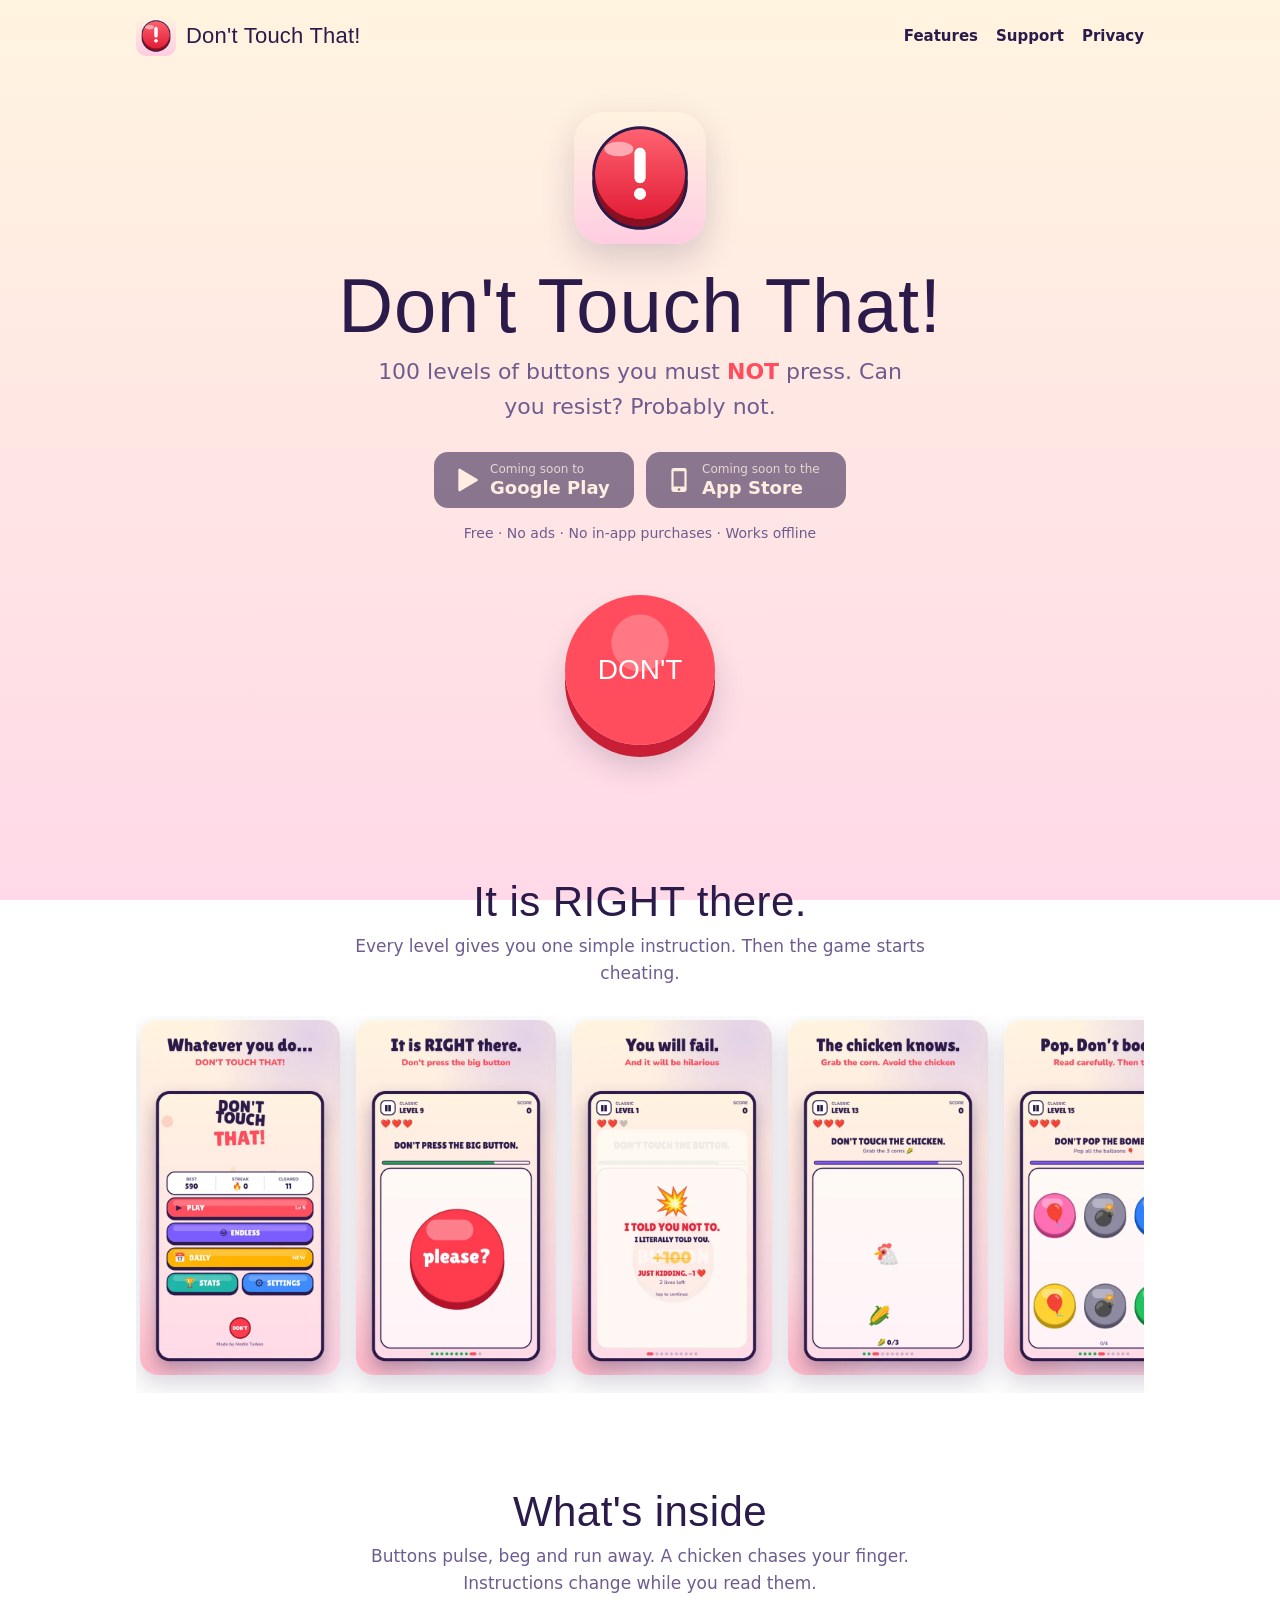
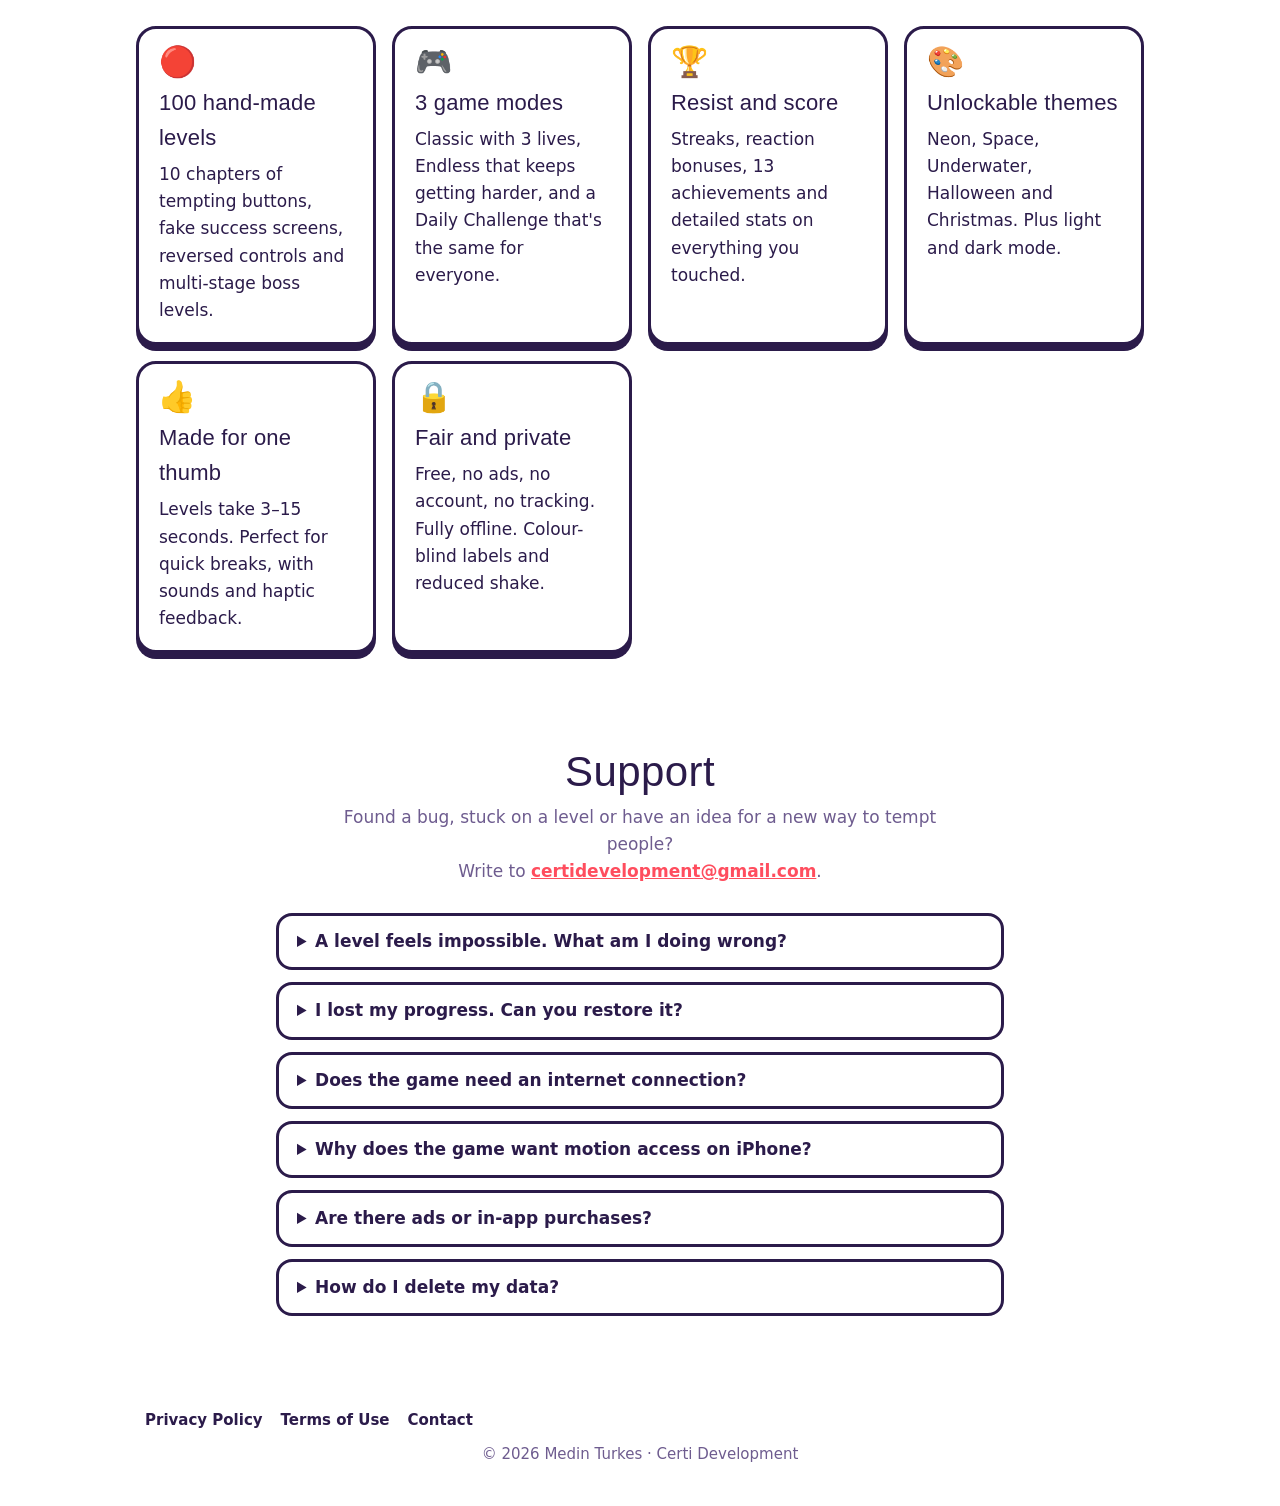
==== index.html @ ce8a4996 "Add landing page, support, privacy policy and terms for Don't Touch That! Co-Authored-By: Claude Opu" ====
<!doctype html>
<html lang="en">
<head>
<meta charset="utf-8">
<meta name="viewport" content="width=device-width, initial-scale=1">
<title>Don't Touch That! – the game of buttons you must NOT press</title>
<meta name="description" content="Don't Touch That! is a funny reaction and puzzle game: 100 levels of buttons you must NOT press. Free, no ads, no tracking, fully offline. For Android and iPhone.">
<meta name="theme-color" content="#FFF4E0" media="(prefers-color-scheme: light)">
<meta name="theme-color" content="#1B1033" media="(prefers-color-scheme: dark)">
<link rel="canonical" href="https://metur100.github.io/Dont.Touch.That.Landing/">
<link rel="icon" type="image/png" href="assets/favicon.png">
<link rel="apple-touch-icon" href="assets/icon-512.png">
<link rel="preload" href="assets/fonts/LilitaOne_400Regular.ttf" as="font" type="font/ttf" crossorigin>
<link rel="stylesheet" href="assets/style.css">
<meta property="og:type" content="website">
<meta property="og:title" content="Don't Touch That!">
<meta property="og:description" content="100 levels of buttons you must NOT press. Can you resist? Probably not.">
<meta property="og:url" content="https://metur100.github.io/Dont.Touch.That.Landing/">
<meta property="og:image" content="https://metur100.github.io/Dont.Touch.That.Landing/assets/og-image.png">
<meta name="twitter:card" content="summary_large_image">
<script type="application/ld+json">
{
  "@context": "https://schema.org",
  "@type": "MobileApplication",
  "name": "Don't Touch That!",
  "operatingSystem": "Android, iOS",
  "applicationCategory": "GameApplication",
  "description": "A funny reaction and puzzle game: 100 levels of buttons you must NOT press.",
  "image": "https://metur100.github.io/Dont.Touch.That.Landing/assets/icon-512.png",
  "offers": { "@type": "Offer", "price": "0", "priceCurrency": "EUR" },
  "author": { "@type": "Person", "name": "Medin Turkes" }
}
</script>
</head>
<body>
<header class="top">
  <div class="wrap">
    <a class="brand" href="./"><img src="assets/favicon.png" alt="" width="40" height="40">Don't Touch That!</a>
    <nav>
      <a class="opt" href="#features">Features</a>
      <a href="#support">Support</a>
      <a class="opt" href="privacy.html">Privacy</a>
    </nav>
  </div>
</header>

<main>
  <div class="wrap hero">
    <img class="icon" src="assets/icon-512.png" alt="Don't Touch That! app icon" width="132" height="132">
    <h1>Don't Touch That!</h1>
    <p class="tag">100 levels of buttons you must <strong>NOT</strong> press. Can you resist? Probably not.</p>

    <!-- Replace href="#" with the store URLs and remove aria-disabled once the app is live:
         Google Play: https://play.google.com/store/apps/details?id=com.certidevelopment.donttouchthat
         App Store:   https://apps.apple.com/app/idXXXXXXXXXX -->
    <div class="stores">
      <a class="store" href="#" aria-disabled="true">
        <svg viewBox="0 0 24 24" aria-hidden="true"><path d="M4 2.5v19a1 1 0 0 0 1.5.86l16-9.5a1 1 0 0 0 0-1.72l-16-9.5A1 1 0 0 0 4 2.5z"/></svg>
        <div><small>Coming soon to</small><span>Google Play</span></div>
      </a>
      <a class="store" href="#" aria-disabled="true">
        <svg viewBox="0 0 24 24" aria-hidden="true"><path d="M7 1h10a2 2 0 0 1 2 2v18a2 2 0 0 1-2 2H7a2 2 0 0 1-2-2V3a2 2 0 0 1 2-2zm0 3v14h10V4H7zm5 15.5a1.25 1.25 0 1 0 0 2.5 1.25 1.25 0 0 0 0-2.5z"/></svg>
        <div><small>Coming soon to the</small><span>App Store</span></div>
      </a>
    </div>
    <p class="note">Free · No ads · No in-app purchases · Works offline</p>

    <button class="bigbtn" id="bigbtn" type="button" aria-describedby="bigbtn-msg">DON'T</button>
    <p class="bigbtn-msg" id="bigbtn-msg" aria-live="polite"></p>
  </div>

  <section id="screens">
    <div class="wrap">
      <h2>It is RIGHT there.</h2>
      <p class="lead">Every level gives you one simple instruction. Then the game starts cheating.</p>
      <div class="shots" tabindex="0" aria-label="Screenshots">
        <img src="assets/screens/01.webp" width="540" height="960" loading="lazy" alt="Title screen: Whatever you do, don't touch that">
        <img src="assets/screens/02.webp" width="540" height="960" loading="lazy" alt="Level: don't press the big button">
        <img src="assets/screens/03.webp" width="540" height="960" loading="lazy" alt="Fail screen: you will fail and it will be hilarious">
        <img src="assets/screens/04.webp" width="540" height="960" loading="lazy" alt="Level: grab the corn, avoid the chicken">
        <img src="assets/screens/05.webp" width="540" height="960" loading="lazy" alt="Level: read carefully, then tap">
        <img src="assets/screens/06.webp" width="540" height="960" loading="lazy" alt="Level with fake buttons and fake wins">
        <img src="assets/screens/07.webp" width="540" height="960" loading="lazy" alt="Memory and reflex levels">
        <img src="assets/screens/08.webp" width="540" height="960" loading="lazy" alt="Daily challenge: same levels for everyone">
      </div>
    </div>
  </section>

  <section id="features">
    <div class="wrap">
      <h2>What's inside</h2>
      <p class="lead">Buttons pulse, beg and run away. A chicken chases your finger. Instructions change while you read them.</p>
      <div class="grid">
        <div class="card"><div class="emoji" aria-hidden="true">🔴</div><h3>100 hand-made levels</h3><p>10 chapters of tempting buttons, fake success screens, reversed controls and multi-stage boss levels.</p></div>
        <div class="card"><div class="emoji" aria-hidden="true">🎮</div><h3>3 game modes</h3><p>Classic with 3 lives, Endless that keeps getting harder, and a Daily Challenge that's the same for everyone.</p></div>
        <div class="card"><div class="emoji" aria-hidden="true">🏆</div><h3>Resist and score</h3><p>Streaks, reaction bonuses, 13 achievements and detailed stats on everything you touched.</p></div>
        <div class="card"><div class="emoji" aria-hidden="true">🎨</div><h3>Unlockable themes</h3><p>Neon, Space, Underwater, Halloween and Christmas. Plus light and dark mode.</p></div>
        <div class="card"><div class="emoji" aria-hidden="true">👍</div><h3>Made for one thumb</h3><p>Levels take 3–15 seconds. Perfect for quick breaks, with sounds and haptic feedback.</p></div>
        <div class="card"><div class="emoji" aria-hidden="true">🔒</div><h3>Fair and private</h3><p>Free, no ads, no account, no tracking. Fully offline. Colour-blind labels and reduced shake.</p></div>
      </div>
    </div>
  </section>

  <section id="support">
    <div class="wrap narrow">
      <h2>Support</h2>
      <p class="lead">Found a bug, stuck on a level or have an idea for a new way to tempt people?<br>Write to <a href="mailto:certidevelopment@gmail.com">certidevelopment@gmail.com</a>.</p>
      <div class="faq">
        <details>
          <summary>A level feels impossible. What am I doing wrong?</summary>
          <p>Read the small hint under the instruction. Some levels want you to act, most want you to resist. And read the instruction twice. It might be lying.</p>
        </details>
        <details>
          <summary>I lost my progress. Can you restore it?</summary>
          <p>Progress is stored only on your device. We never receive it, so it can't be restored after uninstalling the game or resetting progress.</p>
        </details>
        <details>
          <summary>Does the game need an internet connection?</summary>
          <p>No. Everything, including the Daily Challenge, works fully offline.</p>
        </details>
        <details>
          <summary>Why does the game want motion access on iPhone?</summary>
          <p>One level checks whether you shake your phone. (Spoiler: don't.) The sensor is only read during that level and the data never leaves your device.</p>
        </details>
        <details>
          <summary>Are there ads or in-app purchases?</summary>
          <p>No. The game is completely free.</p>
        </details>
        <details>
          <summary>How do I delete my data?</summary>
          <p>Use <em>Settings → Reset progress</em> in the game, or uninstall it. There is no data stored anywhere else. See the <a href="privacy.html">privacy policy</a>.</p>
        </details>
      </div>
    </div>
  </section>
</main>

<footer>
  <div class="wrap">
    <nav>
      <a href="privacy.html">Privacy Policy</a>
      <a href="terms.html">Terms of Use</a>
      <a href="mailto:certidevelopment@gmail.com">Contact</a>
    </nav>
    <p>© 2026 Medin Turkes · Certi Development</p>
  </div>
</footer>

<script>
  (function () {
    var btn = document.getElementById('bigbtn');
    var msg = document.getElementById('bigbtn-msg');
    var lines = [
      'You touched it.',
      'Again? Really?',
      'The chicken saw that.',
      'That was a test. You failed.',
      'OK, at this point just download the game.',
      'Curiosity Killed the Button.'
    ];
    var n = 0;
    btn.addEventListener('click', function () {
      msg.textContent = lines[Math.min(n, lines.length - 1)];
      n++;
      if (navigator.vibrate) navigator.vibrate(30);
    });
  })();
</script>
</body>
</html>
---- assets/style.css ----
@font-face { font-family: "Lilita One"; src: url("fonts/LilitaOne_400Regular.ttf") format("truetype"); font-weight: 400; font-display: swap; }
@font-face { font-family: "Nunito"; src: url("fonts/Nunito_400Regular.ttf") format("truetype"); font-weight: 400; font-display: swap; }
@font-face { font-family: "Nunito"; src: url("fonts/Nunito_800ExtraBold.ttf") format("truetype"); font-weight: 800; font-display: swap; }

:root {
  --bg: #FFF4E0;
  --bg2: #FFD9E8;
  --text: #2B1B4A;
  --muted: #6E5C8F;
  --accent: #FF4D5E;
  --accent-dark: #C81E36;
  --card: #FFFFFF;
  --line: #2B1B4A;
  --shadow: rgba(43, 27, 74, .18);
}
@media (prefers-color-scheme: dark) {
  :root {
    --bg: #1B1033;
    --bg2: #3A1747;
    --text: #FFF4E0;
    --muted: #BFAEE0;
    --accent: #FF6B79;
    --accent-dark: #C81E36;
    --card: #2A1C4A;
    --line: #FFF4E0;
    --shadow: rgba(0, 0, 0, .4);
  }
}

* { box-sizing: border-box; }
html { scroll-behavior: smooth; }
body {
  margin: 0;
  min-height: 100vh;
  background: linear-gradient(180deg, var(--bg) 0%, var(--bg2) 100%) fixed;
  color: var(--text);
  font: 17px/1.6 "Nunito", system-ui, -apple-system, "Segoe UI", sans-serif;
}
h1, h2, h3, .brand { font-family: "Lilita One", "Nunito", sans-serif; font-weight: 400; letter-spacing: .01em; }
a { color: var(--accent); font-weight: 800; }
img { max-width: 100%; display: block; }

.wrap { max-width: 1040px; margin: 0 auto; padding: 0 16px; }
.narrow { max-width: 760px; }

/* Header */
header.top { padding: 16px 0; }
header.top .wrap { display: flex; align-items: center; justify-content: space-between; gap: 12px; }
.brand { display: flex; align-items: center; gap: 10px; color: var(--text); text-decoration: none; font-size: 22px; }
.brand img { width: 40px; height: 40px; border-radius: 10px; }
.brand { white-space: nowrap; }
nav { display: flex; white-space: nowrap; }
nav a { color: var(--text); text-decoration: none; margin-left: 18px; font-size: 15px; }
nav a:hover { color: var(--accent); }
@media (max-width: 560px) { nav a.opt { display: none; } nav a { margin-left: 12px; } .brand { font-size: 18px; } .brand img { width: 34px; height: 34px; } }

/* Hero */
.hero { text-align: center; padding: 40px 0 24px; }
.hero .icon { width: 132px; height: 132px; border-radius: 30px; margin: 0 auto; box-shadow: 0 14px 34px var(--shadow); }
.hero h1 { font-size: clamp(42px, 9vw, 76px); line-height: 1; margin: 24px 0 10px; }
.hero .tag { font-size: clamp(18px, 3.4vw, 22px); color: var(--muted); max-width: 560px; margin: 0 auto; }
.hero .tag strong { color: var(--accent); }

.stores { display: flex; flex-wrap: wrap; justify-content: center; gap: 12px; margin: 28px 0 8px; }
.store {
  display: inline-flex; align-items: center; gap: 10px;
  min-width: 200px; padding: 10px 20px;
  background: var(--text); color: var(--bg);
  border-radius: 14px; text-decoration: none; text-align: left; line-height: 1.2;
}
.store svg { width: 26px; height: 26px; flex: none; fill: currentColor; }
.store small { display: block; font-weight: 400; font-size: 12px; opacity: .8; }
.store span { font-weight: 800; font-size: 18px; }
.store[aria-disabled="true"] { opacity: .55; cursor: default; }
.note { font-size: 14px; color: var(--muted); }

/* Big red button */
.bigbtn {
  margin: 36px auto 0; width: 150px; height: 150px; border-radius: 50%;
  border: 0; cursor: pointer;
  background: radial-gradient(circle at 50% 32%, #FF7884 0 22%, var(--accent) 23%);
  box-shadow: 0 12px 0 var(--accent-dark), 0 22px 30px var(--shadow);
  color: #fff; font: 28px "Lilita One", sans-serif;
  transition: transform .08s, box-shadow .08s;
  animation: pulse 1.6s ease-in-out infinite;
}
.bigbtn:active { transform: translateY(10px); box-shadow: 0 2px 0 var(--accent-dark), 0 8px 14px var(--shadow); }
.bigbtn-msg { min-height: 1.6em; margin-top: 18px; font-weight: 800; color: var(--accent); }
@keyframes pulse { 50% { scale: 1.05; } }
@media (prefers-reduced-motion: reduce) { .bigbtn { animation: none; } html { scroll-behavior: auto; } }

/* Sections */
section { padding: 48px 0; }
section h2 { font-size: clamp(30px, 5.5vw, 42px); text-align: center; margin: 0 0 8px; line-height: 1.1; }
section .lead { text-align: center; color: var(--muted); margin: 0 auto 28px; max-width: 600px; }

.shots {
  display: grid; grid-auto-flow: column; grid-auto-columns: minmax(200px, 240px);
  gap: 16px; overflow-x: auto; padding: 4px 4px 18px; scroll-snap-type: x mandatory;
}
.shots img { width: 100%; height: auto; border-radius: 18px; box-shadow: 0 10px 24px var(--shadow); scroll-snap-align: center; }

.grid { display: grid; grid-template-columns: repeat(auto-fit, minmax(230px, 1fr)); gap: 16px; }
.card {
  background: var(--card); border: 3px solid var(--line); border-radius: 20px;
  padding: 18px 20px; box-shadow: 0 6px 0 var(--line);
}
.card h3 { font-size: 22px; margin: 0 0 6px; }
.card p { margin: 0; }
.card .emoji { font-size: 30px; line-height: 1; margin-bottom: 8px; }

.faq details { background: var(--card); border: 3px solid var(--line); border-radius: 16px; padding: 12px 18px; margin-bottom: 12px; }
.faq summary { cursor: pointer; font-weight: 800; }
.faq details p { margin: 10px 0 0; }

/* Legal pages */
.doc { padding: 24px 0 48px; }
.doc h1 { font-size: clamp(34px, 7vw, 48px); line-height: 1.1; margin: 16px 0 4px; }
.doc h2 { font-size: 24px; text-align: left; margin: 32px 0 8px; }
.doc .card { margin-top: 20px; }
.muted { color: var(--muted); }

/* Footer */
footer { padding: 32px 0 40px; text-align: center; font-size: 15px; color: var(--muted); }
footer nav a { margin: 0 9px; font-size: 15px; }
footer p { margin: 10px 0 0; }
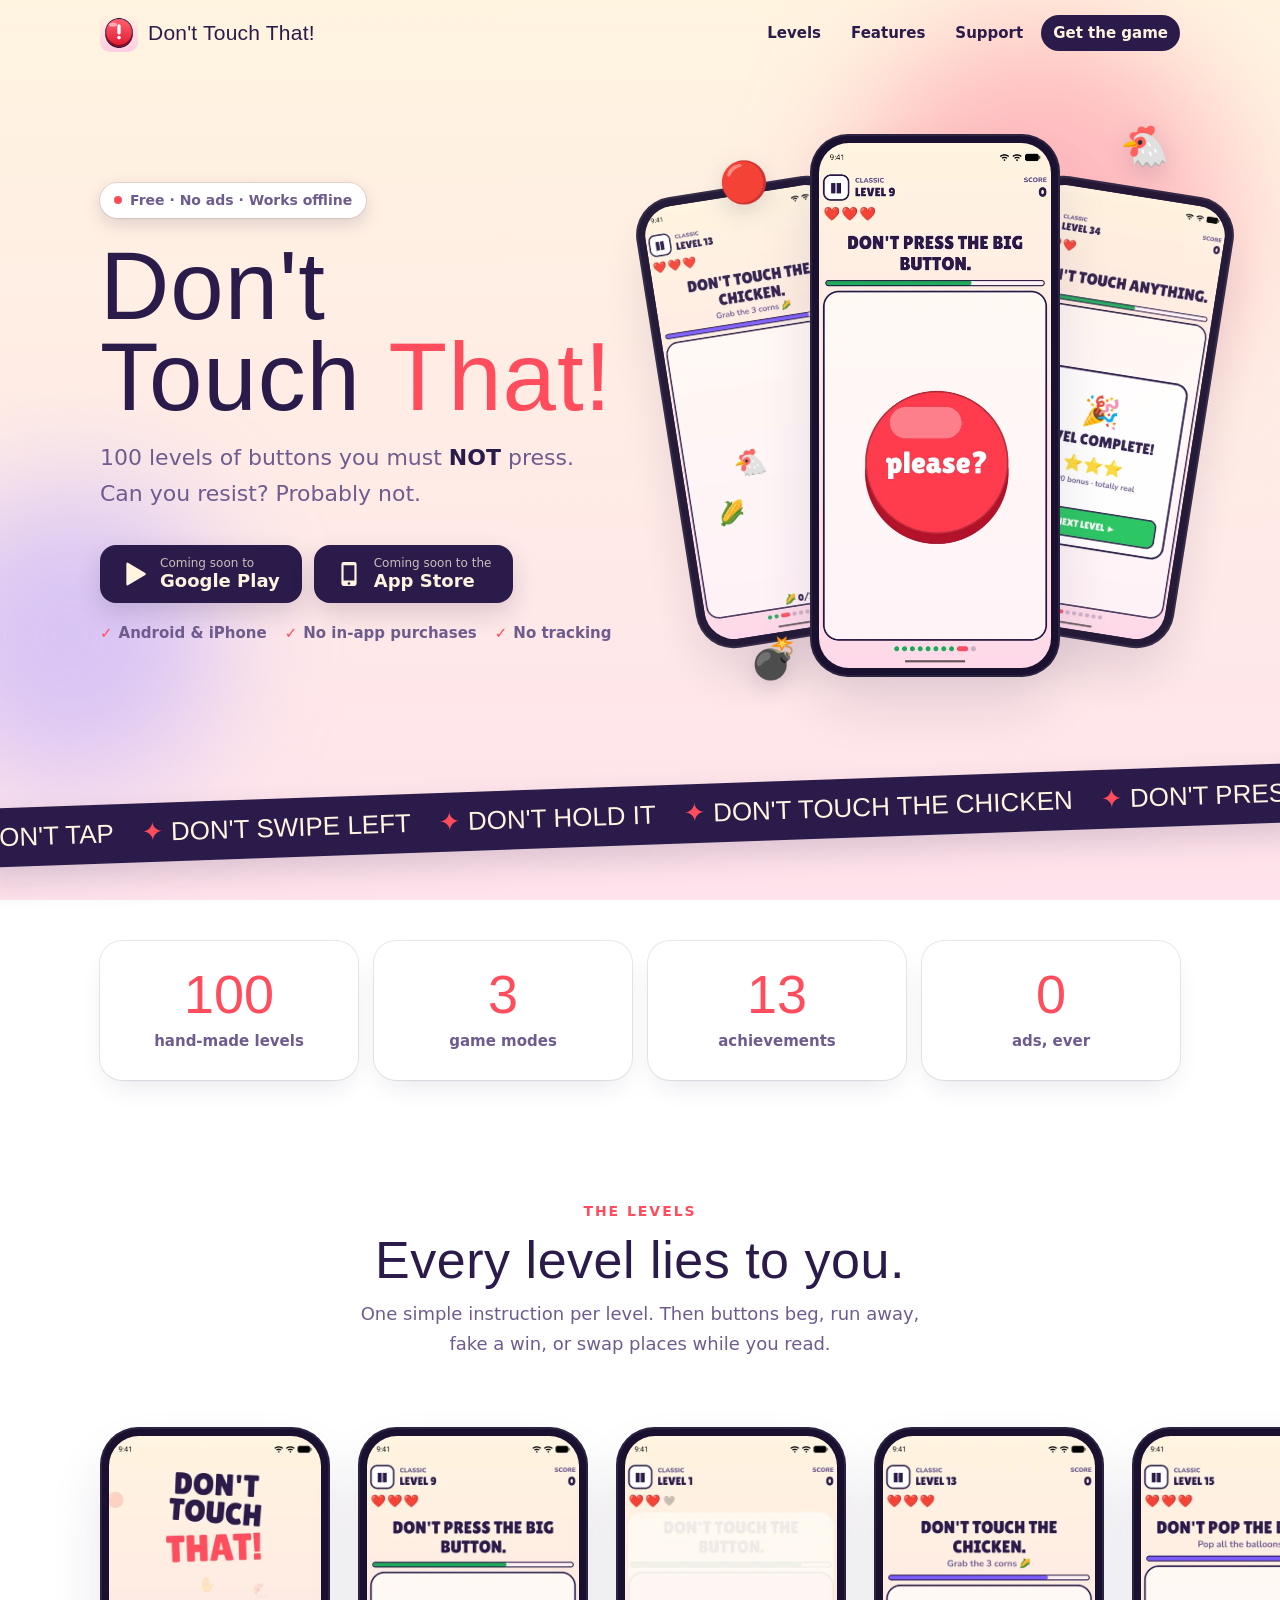
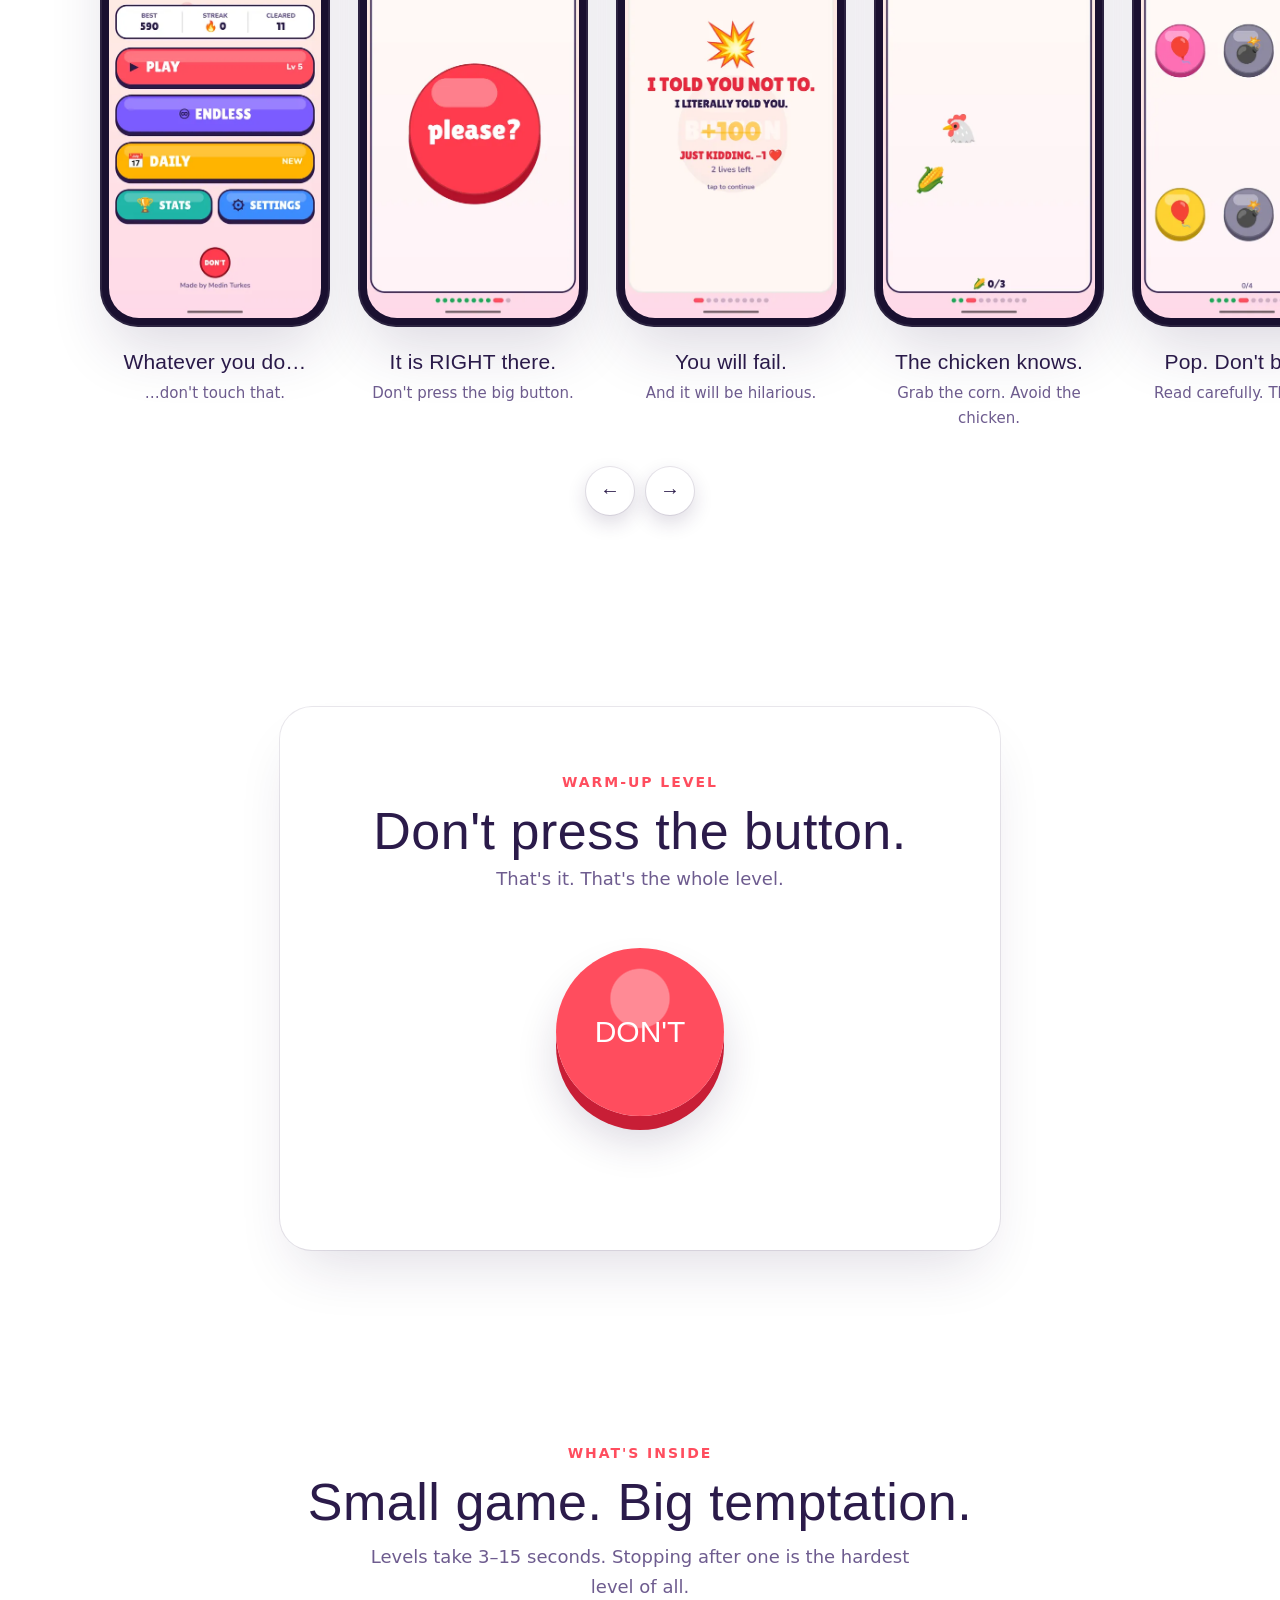
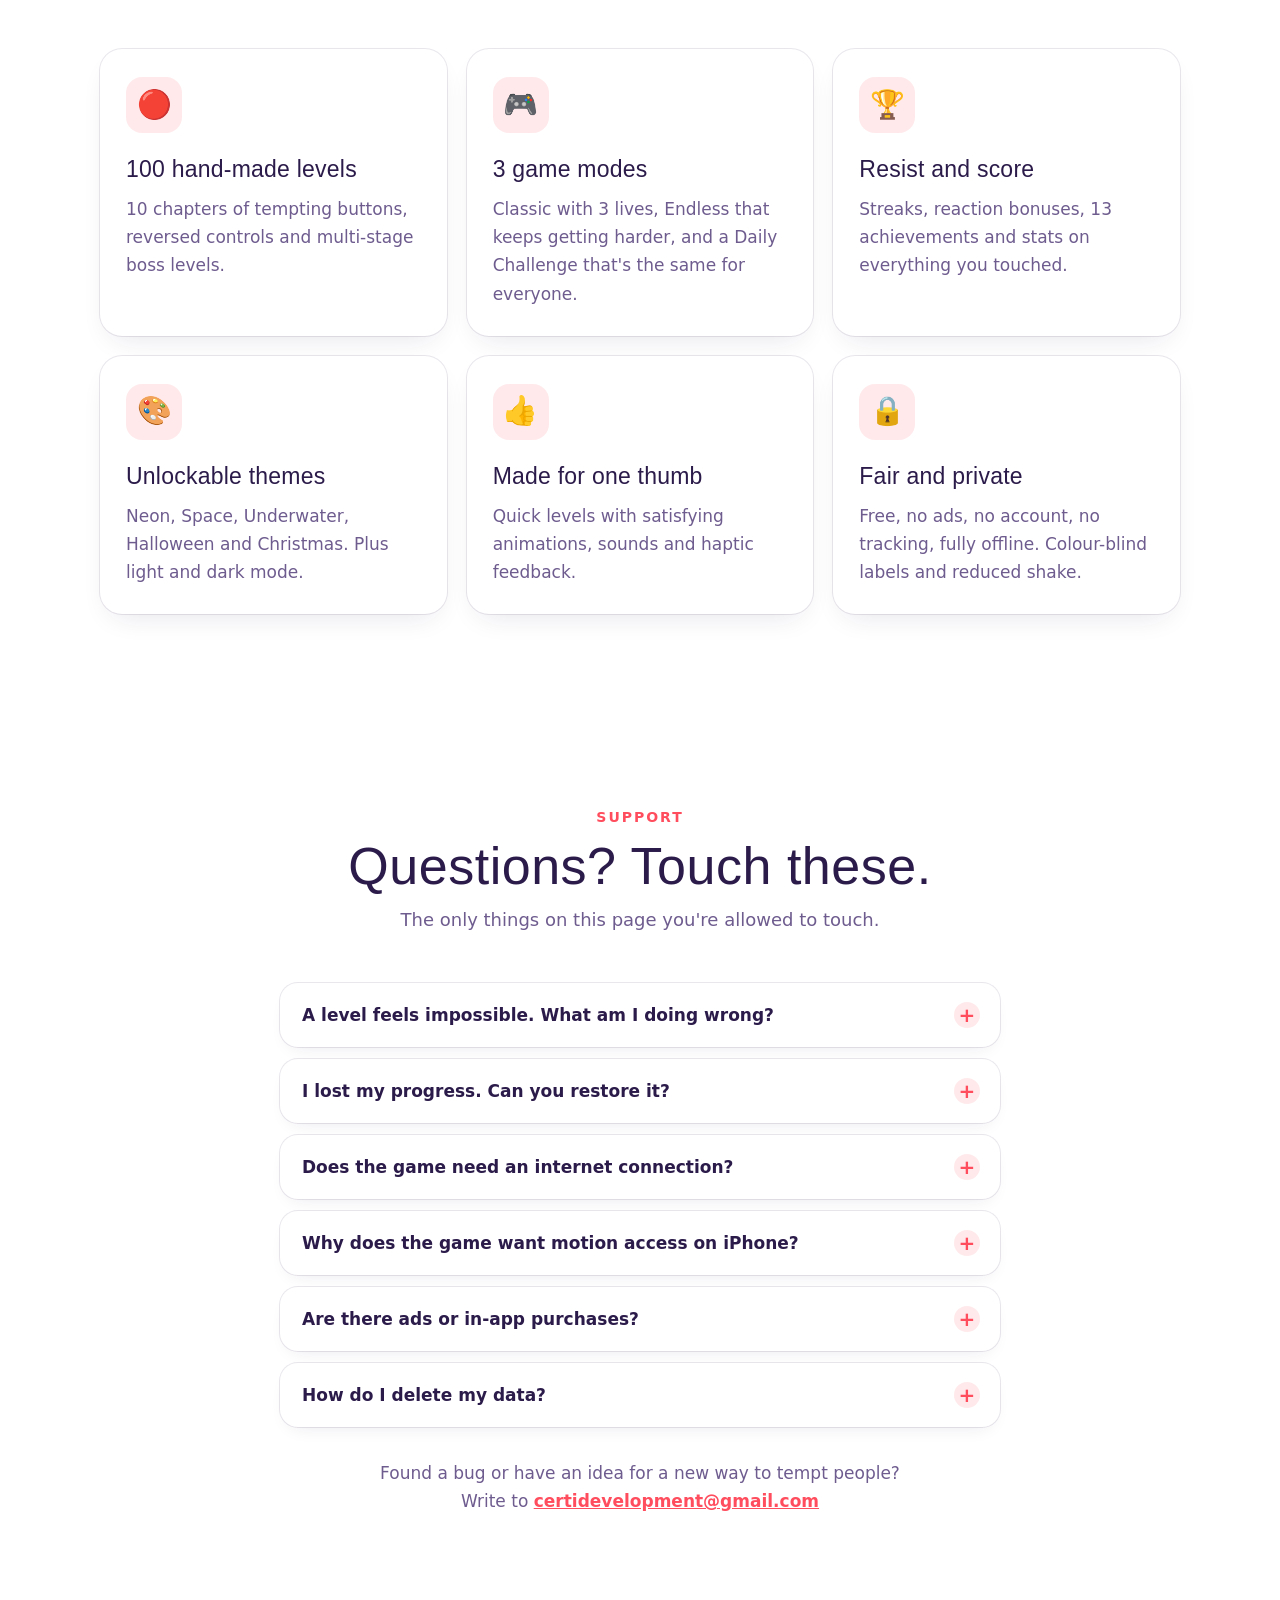
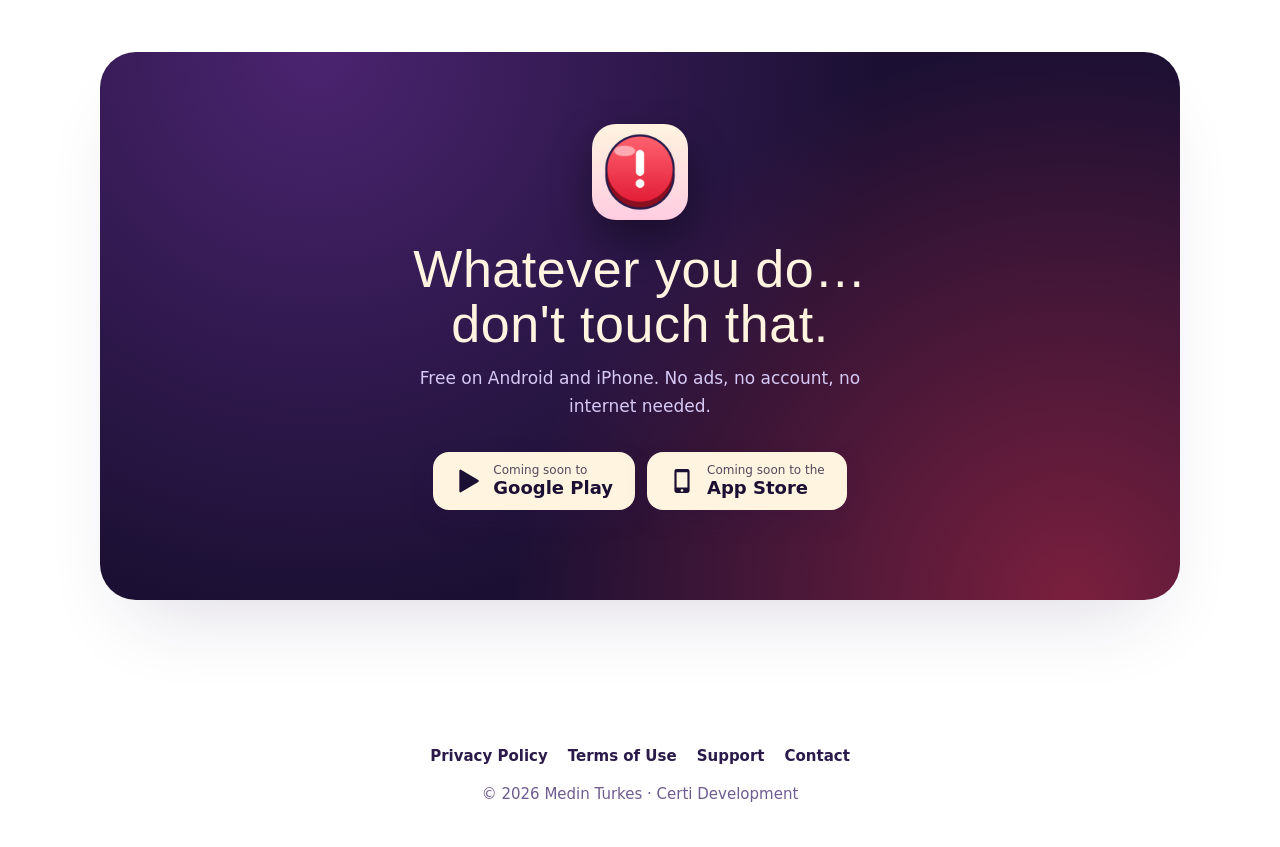
==== commit 2b3b6fbb: "Redesign landing page with scroll animations and phone mockups Co-Authored-By: Claude Opus 5.5 <nore" ====
--- a/index.html
+++ b/index.html
@@ -6,7 +6,7 @@
 <title>Don't Touch That! – the game of buttons you must NOT press</title>
 <meta name="description" content="Don't Touch That! is a funny reaction and puzzle game: 100 levels of buttons you must NOT press. Free, no ads, no tracking, fully offline. For Android and iPhone.">
 <meta name="theme-color" content="#FFF4E0" media="(prefers-color-scheme: light)">
-<meta name="theme-color" content="#1B1033" media="(prefers-color-scheme: dark)">
+<meta name="theme-color" content="#160C2B" media="(prefers-color-scheme: dark)">
 <link rel="canonical" href="https://metur100.github.io/Dont.Touch.That.Landing/">
 <link rel="icon" type="image/png" href="assets/favicon.png">
 <link rel="apple-touch-icon" href="assets/icon-512.png">
@@ -31,105 +31,200 @@
   "author": { "@type": "Person", "name": "Medin Turkes" }
 }
 </script>
+<script>document.documentElement.classList.add('js');</script>
 </head>
 <body>
-<header class="top">
+<div class="progress" id="progress" aria-hidden="true"></div>
+
+<header class="top" id="top">
   <div class="wrap">
-    <a class="brand" href="./"><img src="assets/favicon.png" alt="" width="40" height="40">Don't Touch That!</a>
+    <a class="brand" href="./"><img src="assets/favicon.png" alt="" width="38" height="38">Don't Touch That!</a>
     <nav>
+      <a class="opt" href="#levels">Levels</a>
       <a class="opt" href="#features">Features</a>
-      <a href="#support">Support</a>
-      <a class="opt" href="privacy.html">Privacy</a>
+      <a class="opt" href="#support">Support</a>
+      <a class="pill" href="#download">Get the game</a>
     </nav>
   </div>
 </header>
 
 <main>
-  <div class="wrap hero">
-    <img class="icon" src="assets/icon-512.png" alt="Don't Touch That! app icon" width="132" height="132">
-    <h1>Don't Touch That!</h1>
-    <p class="tag">100 levels of buttons you must <strong>NOT</strong> press. Can you resist? Probably not.</p>
-
-    <!-- Replace href="#" with the store URLs and remove aria-disabled once the app is live:
-         Google Play: https://play.google.com/store/apps/details?id=com.certidevelopment.donttouchthat
-         App Store:   https://apps.apple.com/app/idXXXXXXXXXX -->
-    <div class="stores">
-      <a class="store" href="#" aria-disabled="true">
-        <svg viewBox="0 0 24 24" aria-hidden="true"><path d="M4 2.5v19a1 1 0 0 0 1.5.86l16-9.5a1 1 0 0 0 0-1.72l-16-9.5A1 1 0 0 0 4 2.5z"/></svg>
-        <div><small>Coming soon to</small><span>Google Play</span></div>
-      </a>
-      <a class="store" href="#" aria-disabled="true">
-        <svg viewBox="0 0 24 24" aria-hidden="true"><path d="M7 1h10a2 2 0 0 1 2 2v18a2 2 0 0 1-2 2H7a2 2 0 0 1-2-2V3a2 2 0 0 1 2-2zm0 3v14h10V4H7zm5 15.5a1.25 1.25 0 1 0 0 2.5 1.25 1.25 0 0 0 0-2.5z"/></svg>
-        <div><small>Coming soon to the</small><span>App Store</span></div>
-      </a>
-    </div>
-    <p class="note">Free · No ads · No in-app purchases · Works offline</p>
-
-    <button class="bigbtn" id="bigbtn" type="button" aria-describedby="bigbtn-msg">DON'T</button>
-    <p class="bigbtn-msg" id="bigbtn-msg" aria-live="polite"></p>
-  </div>
-
-  <section id="screens">
-    <div class="wrap">
-      <h2>It is RIGHT there.</h2>
-      <p class="lead">Every level gives you one simple instruction. Then the game starts cheating.</p>
-      <div class="shots" tabindex="0" aria-label="Screenshots">
-        <img src="assets/screens/01.webp" width="540" height="960" loading="lazy" alt="Title screen: Whatever you do, don't touch that">
-        <img src="assets/screens/02.webp" width="540" height="960" loading="lazy" alt="Level: don't press the big button">
-        <img src="assets/screens/03.webp" width="540" height="960" loading="lazy" alt="Fail screen: you will fail and it will be hilarious">
-        <img src="assets/screens/04.webp" width="540" height="960" loading="lazy" alt="Level: grab the corn, avoid the chicken">
-        <img src="assets/screens/05.webp" width="540" height="960" loading="lazy" alt="Level: read carefully, then tap">
-        <img src="assets/screens/06.webp" width="540" height="960" loading="lazy" alt="Level with fake buttons and fake wins">
-        <img src="assets/screens/07.webp" width="540" height="960" loading="lazy" alt="Memory and reflex levels">
-        <img src="assets/screens/08.webp" width="540" height="960" loading="lazy" alt="Daily challenge: same levels for everyone">
-      </div>
-    </div>
-  </section>
-
+  <!-- Hero -->
+  <div class="hero">
+    <div class="blob b1"></div>
+    <div class="blob b2"></div>
+    <div class="wrap hero-grid">
+      <div>
+        <span class="eyebrow reveal"><span class="dot"></span>Free · No ads · Works offline</span>
+        <h1 class="reveal" style="--i:1">
+          <span class="line">Don't</span>
+          <span class="line">Touch <span class="hot">That!</span></span>
+        </h1>
+        <p class="tag reveal" style="--i:2">100 levels of buttons you must <strong>NOT</strong> press. Can you resist? Probably not.</p>
+
+        <!-- Store links: replace href="#" with the real URLs and remove aria-disabled once live:
+             Google Play: https://play.google.com/store/apps/details?id=com.certidevelopment.donttouchthat
+             App Store:   https://apps.apple.com/app/idXXXXXXXXXX -->
+        <div class="stores reveal" style="--i:3">
+          <a class="store" href="#" aria-disabled="true">
+            <svg viewBox="0 0 24 24" aria-hidden="true"><path d="M4 2.5v19a1 1 0 0 0 1.5.86l16-9.5a1 1 0 0 0 0-1.72l-16-9.5A1 1 0 0 0 4 2.5z"/></svg>
+            <div><small>Coming soon to</small><span>Google Play</span></div>
+          </a>
+          <a class="store" href="#" aria-disabled="true">
+            <svg viewBox="0 0 24 24" aria-hidden="true"><path d="M7 1h10a2 2 0 0 1 2 2v18a2 2 0 0 1-2 2H7a2 2 0 0 1-2-2V3a2 2 0 0 1 2-2zm0 3v14h10V4H7zm5 15.5a1.25 1.25 0 1 0 0 2.5 1.25 1.25 0 0 0 0-2.5z"/></svg>
+            <div><small>Coming soon to the</small><span>App Store</span></div>
+          </a>
+        </div>
+        <ul class="checks reveal" style="--i:4">
+          <li>Android &amp; iPhone</li>
+          <li>No in-app purchases</li>
+          <li>No tracking</li>
+        </ul>
+      </div>
+
+      <div class="phones parallax" data-speed="-0.08" aria-hidden="true">
+        <div class="phone-set reveal zoom" style="--i:2">
+          <div class="phone p-left float slow"><img src="assets/phone/04-chicken.webp" alt="" width="480" height="1043"></div>
+          <div class="phone p-right float slower"><img src="assets/phone/06-fake.webp" alt="" width="480" height="1043"></div>
+          <div class="phone p-main float"><img src="assets/phone/02-button.webp" alt="" width="480" height="1043"></div>
+          <span class="sticker s1">🔴</span>
+          <span class="sticker s2">🐔</span>
+          <span class="sticker s3">💣</span>
+        </div>
+      </div>
+    </div>
+  </div>
+
+  <!-- Marquee -->
+  <div class="marquee" aria-hidden="true">
+    <div class="track">
+      <span>DON'T TAP<em>✦</em> DON'T SWIPE LEFT<em>✦</em> DON'T HOLD IT<em>✦</em> DON'T TOUCH THE CHICKEN<em>✦</em> DON'T PRESS THE RED ONE<em>✦</em> DON'T SHAKE THE SODA<em>✦</em></span>
+      <span>DON'T TAP<em>✦</em> DON'T SWIPE LEFT<em>✦</em> DON'T HOLD IT<em>✦</em> DON'T TOUCH THE CHICKEN<em>✦</em> DON'T PRESS THE RED ONE<em>✦</em> DON'T SHAKE THE SODA<em>✦</em></span>
+    </div>
+  </div>
+
+  <!-- Stats -->
+  <section>
+    <div class="wrap">
+      <div class="stats">
+        <div class="stat reveal" style="--i:0"><b data-count="100">100</b><span>hand-made levels</span></div>
+        <div class="stat reveal" style="--i:1"><b data-count="3">3</b><span>game modes</span></div>
+        <div class="stat reveal" style="--i:2"><b data-count="13">13</b><span>achievements</span></div>
+        <div class="stat reveal" style="--i:3"><b>0</b><span>ads, ever</span></div>
+      </div>
+    </div>
+  </section>
+
+  <!-- Gallery -->
+  <section id="levels" style="padding-top:24px">
+    <div class="wrap">
+      <span class="kicker reveal">The levels</span>
+      <h2 class="reveal" style="--i:1">Every level lies to you.</h2>
+      <p class="lead reveal" style="--i:2">One simple instruction per level. Then buttons beg, run away, fake a win, or swap places while you read.</p>
+    </div>
+    <div class="gallery-wrap">
+      <div class="gallery" id="gallery" tabindex="0" aria-label="Screenshots">
+        <figure class="shot reveal" style="--i:0"><div class="phone"><img src="assets/phone/01-menu.webp" width="480" height="1043" loading="lazy" alt="Main menu with Play, Endless and Daily modes"></div><h3>Whatever you do…</h3><p>…don't touch that.</p></figure>
+        <figure class="shot reveal" style="--i:1"><div class="phone"><img src="assets/phone/02-button.webp" width="480" height="1043" loading="lazy" alt="Level: don't press the big button"></div><h3>It is RIGHT there.</h3><p>Don't press the big button.</p></figure>
+        <figure class="shot reveal" style="--i:2"><div class="phone"><img src="assets/phone/03-fail.webp" width="480" height="1043" loading="lazy" alt="Fail screen"></div><h3>You will fail.</h3><p>And it will be hilarious.</p></figure>
+        <figure class="shot reveal" style="--i:3"><div class="phone"><img src="assets/phone/04-chicken.webp" width="480" height="1043" loading="lazy" alt="Level: grab the corn, don't touch the chicken"></div><h3>The chicken knows.</h3><p>Grab the corn. Avoid the chicken.</p></figure>
+        <figure class="shot reveal" style="--i:4"><div class="phone"><img src="assets/phone/05-bombs.webp" width="480" height="1043" loading="lazy" alt="Level with balloons and bombs"></div><h3>Pop. Don't boom.</h3><p>Read carefully. Then tap.</p></figure>
+        <figure class="shot reveal" style="--i:5"><div class="phone"><img src="assets/phone/06-fake.webp" width="480" height="1043" loading="lazy" alt="Level with fake buttons"></div><h3>Trust nothing.</h3><p>Fake buttons. Fake wins.</p></figure>
+        <figure class="shot reveal" style="--i:6"><div class="phone"><img src="assets/phone/07-memory.webp" width="480" height="1043" loading="lazy" alt="Memory level"></div><h3>Memory. Reflexes.</h3><p>Lies. 100 levels of it.</p></figure>
+        <figure class="shot reveal" style="--i:7"><div class="phone"><img src="assets/phone/08-daily.webp" width="480" height="1043" loading="lazy" alt="Daily challenge"></div><h3>A new challenge daily</h3><p>Same levels for everyone.</p></figure>
+      </div>
+      <div class="gallery-nav">
+        <button type="button" data-dir="-1" aria-label="Previous screenshots">←</button>
+        <button type="button" data-dir="1" aria-label="Next screenshots">→</button>
+      </div>
+    </div>
+  </section>
+
+  <!-- Try it -->
+  <section>
+    <div class="wrap narrow">
+      <div class="tryit reveal zoom" id="tryit">
+        <span class="kicker">Warm-up level</span>
+        <h2>Don't press the button.</h2>
+        <p class="lead">That's it. That's the whole level.</p>
+        <div class="arena" id="arena">
+          <button class="bigbtn" id="bigbtn" type="button" aria-describedby="bigbtn-msg">DON'T</button>
+        </div>
+        <p class="bigbtn-msg" id="bigbtn-msg" aria-live="polite"></p>
+      </div>
+    </div>
+  </section>
+
+  <!-- Features -->
   <section id="features">
     <div class="wrap">
-      <h2>What's inside</h2>
-      <p class="lead">Buttons pulse, beg and run away. A chicken chases your finger. Instructions change while you read them.</p>
+      <span class="kicker reveal">What's inside</span>
+      <h2 class="reveal" style="--i:1">Small game. Big temptation.</h2>
+      <p class="lead reveal" style="--i:2">Levels take 3–15 seconds. Stopping after one is the hardest level of all.</p>
       <div class="grid">
-        <div class="card"><div class="emoji" aria-hidden="true">🔴</div><h3>100 hand-made levels</h3><p>10 chapters of tempting buttons, fake success screens, reversed controls and multi-stage boss levels.</p></div>
-        <div class="card"><div class="emoji" aria-hidden="true">🎮</div><h3>3 game modes</h3><p>Classic with 3 lives, Endless that keeps getting harder, and a Daily Challenge that's the same for everyone.</p></div>
-        <div class="card"><div class="emoji" aria-hidden="true">🏆</div><h3>Resist and score</h3><p>Streaks, reaction bonuses, 13 achievements and detailed stats on everything you touched.</p></div>
-        <div class="card"><div class="emoji" aria-hidden="true">🎨</div><h3>Unlockable themes</h3><p>Neon, Space, Underwater, Halloween and Christmas. Plus light and dark mode.</p></div>
-        <div class="card"><div class="emoji" aria-hidden="true">👍</div><h3>Made for one thumb</h3><p>Levels take 3–15 seconds. Perfect for quick breaks, with sounds and haptic feedback.</p></div>
-        <div class="card"><div class="emoji" aria-hidden="true">🔒</div><h3>Fair and private</h3><p>Free, no ads, no account, no tracking. Fully offline. Colour-blind labels and reduced shake.</p></div>
-      </div>
-    </div>
-  </section>
-
+        <div class="feature reveal" style="--i:0"><div class="ico" aria-hidden="true">🔴</div><h3>100 hand-made levels</h3><p>10 chapters of tempting buttons, reversed controls and multi-stage boss levels.</p></div>
+        <div class="feature reveal" style="--i:1"><div class="ico" aria-hidden="true">🎮</div><h3>3 game modes</h3><p>Classic with 3 lives, Endless that keeps getting harder, and a Daily Challenge that's the same for everyone.</p></div>
+        <div class="feature reveal" style="--i:2"><div class="ico" aria-hidden="true">🏆</div><h3>Resist and score</h3><p>Streaks, reaction bonuses, 13 achievements and stats on everything you touched.</p></div>
+        <div class="feature reveal" style="--i:0"><div class="ico" aria-hidden="true">🎨</div><h3>Unlockable themes</h3><p>Neon, Space, Underwater, Halloween and Christmas. Plus light and dark mode.</p></div>
+        <div class="feature reveal" style="--i:1"><div class="ico" aria-hidden="true">👍</div><h3>Made for one thumb</h3><p>Quick levels with satisfying animations, sounds and haptic feedback.</p></div>
+        <div class="feature reveal" style="--i:2"><div class="ico" aria-hidden="true">🔒</div><h3>Fair and private</h3><p>Free, no ads, no account, no tracking, fully offline. Colour-blind labels and reduced shake.</p></div>
+      </div>
+    </div>
+  </section>
+
+  <!-- Support -->
   <section id="support">
     <div class="wrap narrow">
-      <h2>Support</h2>
-      <p class="lead">Found a bug, stuck on a level or have an idea for a new way to tempt people?<br>Write to <a href="mailto:certidevelopment@gmail.com">certidevelopment@gmail.com</a>.</p>
+      <span class="kicker reveal">Support</span>
+      <h2 class="reveal" style="--i:1">Questions? Touch these.</h2>
+      <p class="lead reveal" style="--i:2">The only things on this page you're allowed to touch.</p>
       <div class="faq">
-        <details>
+        <details class="reveal">
           <summary>A level feels impossible. What am I doing wrong?</summary>
           <p>Read the small hint under the instruction. Some levels want you to act, most want you to resist. And read the instruction twice. It might be lying.</p>
         </details>
-        <details>
+        <details class="reveal">
           <summary>I lost my progress. Can you restore it?</summary>
           <p>Progress is stored only on your device. We never receive it, so it can't be restored after uninstalling the game or resetting progress.</p>
         </details>
-        <details>
+        <details class="reveal">
           <summary>Does the game need an internet connection?</summary>
           <p>No. Everything, including the Daily Challenge, works fully offline.</p>
         </details>
-        <details>
+        <details class="reveal">
           <summary>Why does the game want motion access on iPhone?</summary>
           <p>One level checks whether you shake your phone. (Spoiler: don't.) The sensor is only read during that level and the data never leaves your device.</p>
         </details>
-        <details>
+        <details class="reveal">
           <summary>Are there ads or in-app purchases?</summary>
           <p>No. The game is completely free.</p>
         </details>
-        <details>
+        <details class="reveal">
           <summary>How do I delete my data?</summary>
-          <p>Use <em>Settings → Reset progress</em> in the game, or uninstall it. There is no data stored anywhere else. See the <a href="privacy.html">privacy policy</a>.</p>
-        </details>
+          <p>Use Settings → Reset progress in the game, or uninstall it. Nothing is stored anywhere else. See the <a href="privacy.html">privacy policy</a>.</p>
+        </details>
+      </div>
+      <p class="contact reveal">Found a bug or have an idea for a new way to tempt people?<br>Write to <a href="mailto:certidevelopment@gmail.com">certidevelopment@gmail.com</a></p>
+    </div>
+  </section>
+
+  <!-- CTA -->
+  <section id="download" style="padding-top:24px">
+    <div class="wrap">
+      <div class="cta reveal zoom">
+        <img src="assets/icon-512.png" alt="" width="96" height="96">
+        <h2>Whatever you do…<br>don't touch that.</h2>
+        <p>Free on Android and iPhone. No ads, no account, no internet needed.</p>
+        <div class="stores">
+          <a class="store" href="#" aria-disabled="true">
+            <svg viewBox="0 0 24 24" aria-hidden="true"><path d="M4 2.5v19a1 1 0 0 0 1.5.86l16-9.5a1 1 0 0 0 0-1.72l-16-9.5A1 1 0 0 0 4 2.5z"/></svg>
+            <div><small>Coming soon to</small><span>Google Play</span></div>
+          </a>
+          <a class="store" href="#" aria-disabled="true">
+            <svg viewBox="0 0 24 24" aria-hidden="true"><path d="M7 1h10a2 2 0 0 1 2 2v18a2 2 0 0 1-2 2H7a2 2 0 0 1-2-2V3a2 2 0 0 1 2-2zm0 3v14h10V4H7zm5 15.5a1.25 1.25 0 1 0 0 2.5 1.25 1.25 0 0 0 0-2.5z"/></svg>
+            <div><small>Coming soon to the</small><span>App Store</span></div>
+          </a>
+        </div>
       </div>
     </div>
   </section>
@@ -140,31 +235,13 @@
     <nav>
       <a href="privacy.html">Privacy Policy</a>
       <a href="terms.html">Terms of Use</a>
+      <a href="#support">Support</a>
       <a href="mailto:certidevelopment@gmail.com">Contact</a>
     </nav>
     <p>© 2026 Medin Turkes · Certi Development</p>
   </div>
 </footer>
 
-<script>
-  (function () {
-    var btn = document.getElementById('bigbtn');
-    var msg = document.getElementById('bigbtn-msg');
-    var lines = [
-      'You touched it.',
-      'Again? Really?',
-      'The chicken saw that.',
-      'That was a test. You failed.',
-      'OK, at this point just download the game.',
-      'Curiosity Killed the Button.'
-    ];
-    var n = 0;
-    btn.addEventListener('click', function () {
-      msg.textContent = lines[Math.min(n, lines.length - 1)];
-      n++;
-      if (navigator.vibrate) navigator.vibrate(30);
-    });
-  })();
-</script>
+<script src="assets/main.js" defer></script>
 </body>
 </html>
--- a/assets/style.css
+++ b/assets/style.css
@@ -4,123 +4,339 @@
 
 :root {
   --bg: #FFF4E0;
-  --bg2: #FFD9E8;
+  --bg2: #FFE3EC;
   --text: #2B1B4A;
   --muted: #6E5C8F;
   --accent: #FF4D5E;
   --accent-dark: #C81E36;
+  --accent-soft: rgba(255, 77, 94, .12);
+  --violet: #6C4CF1;
   --card: #FFFFFF;
   --line: #2B1B4A;
-  --shadow: rgba(43, 27, 74, .18);
+  --hairline: rgba(43, 27, 74, .1);
+  --shadow: rgba(43, 27, 74, .16);
+  --header: rgba(255, 244, 224, .75);
+  --radius: 22px;
+  --ease: cubic-bezier(.22, 1, .36, 1);
 }
 @media (prefers-color-scheme: dark) {
   :root {
-    --bg: #1B1033;
-    --bg2: #3A1747;
+    --bg: #160C2B;
+    --bg2: #2C1240;
     --text: #FFF4E0;
     --muted: #BFAEE0;
     --accent: #FF6B79;
     --accent-dark: #C81E36;
-    --card: #2A1C4A;
+    --accent-soft: rgba(255, 107, 121, .14);
+    --violet: #9A84FF;
+    --card: #24173F;
     --line: #FFF4E0;
-    --shadow: rgba(0, 0, 0, .4);
+    --hairline: rgba(255, 244, 224, .12);
+    --shadow: rgba(0, 0, 0, .45);
+    --header: rgba(22, 12, 43, .72);
   }
 }
 
 * { box-sizing: border-box; }
-html { scroll-behavior: smooth; }
+html { scroll-behavior: smooth; scroll-padding-top: 80px; }
 body {
   margin: 0;
   min-height: 100vh;
   background: linear-gradient(180deg, var(--bg) 0%, var(--bg2) 100%) fixed;
   color: var(--text);
-  font: 17px/1.6 "Nunito", system-ui, -apple-system, "Segoe UI", sans-serif;
-}
-h1, h2, h3, .brand { font-family: "Lilita One", "Nunito", sans-serif; font-weight: 400; letter-spacing: .01em; }
+  font: 17px/1.65 "Nunito", system-ui, -apple-system, "Segoe UI", sans-serif;
+  overflow-x: hidden;
+}
+h1, h2, h3, .brand, .display { font-family: "Lilita One", "Nunito", sans-serif; font-weight: 400; letter-spacing: .01em; }
 a { color: var(--accent); font-weight: 800; }
 img { max-width: 100%; display: block; }
-
-.wrap { max-width: 1040px; margin: 0 auto; padding: 0 16px; }
+:focus-visible { outline: 3px solid var(--violet); outline-offset: 3px; border-radius: 6px; }
+
+.wrap { max-width: 1120px; margin: 0 auto; padding: 0 20px; }
 .narrow { max-width: 760px; }
-
-/* Header */
-header.top { padding: 16px 0; }
+.muted { color: var(--muted); }
+
+/* ---------- Scroll progress ---------- */
+.progress {
+  position: fixed; inset: 0 0 auto 0; height: 3px; z-index: 60;
+  background: linear-gradient(90deg, var(--accent), var(--violet));
+  transform-origin: 0 50%; transform: scaleX(0);
+}
+
+/* ---------- Header ---------- */
+header.top {
+  position: sticky; top: 0; z-index: 50;
+  padding: 14px 0;
+  transition: background .3s, box-shadow .3s, padding .3s;
+}
+header.top.scrolled {
+  background: var(--header);
+  -webkit-backdrop-filter: saturate(160%) blur(14px);
+  backdrop-filter: saturate(160%) blur(14px);
+  box-shadow: 0 1px 0 var(--hairline);
+  padding: 8px 0;
+}
 header.top .wrap { display: flex; align-items: center; justify-content: space-between; gap: 12px; }
-.brand { display: flex; align-items: center; gap: 10px; color: var(--text); text-decoration: none; font-size: 22px; }
-.brand img { width: 40px; height: 40px; border-radius: 10px; }
-.brand { white-space: nowrap; }
-nav { display: flex; white-space: nowrap; }
-nav a { color: var(--text); text-decoration: none; margin-left: 18px; font-size: 15px; }
-nav a:hover { color: var(--accent); }
-@media (max-width: 560px) { nav a.opt { display: none; } nav a { margin-left: 12px; } .brand { font-size: 18px; } .brand img { width: 34px; height: 34px; } }
-
-/* Hero */
-.hero { text-align: center; padding: 40px 0 24px; }
-.hero .icon { width: 132px; height: 132px; border-radius: 30px; margin: 0 auto; box-shadow: 0 14px 34px var(--shadow); }
-.hero h1 { font-size: clamp(42px, 9vw, 76px); line-height: 1; margin: 24px 0 10px; }
-.hero .tag { font-size: clamp(18px, 3.4vw, 22px); color: var(--muted); max-width: 560px; margin: 0 auto; }
-.hero .tag strong { color: var(--accent); }
-
-.stores { display: flex; flex-wrap: wrap; justify-content: center; gap: 12px; margin: 28px 0 8px; }
+.brand { display: flex; align-items: center; gap: 10px; color: var(--text); text-decoration: none; font-size: 21px; white-space: nowrap; }
+.brand img { width: 38px; height: 38px; border-radius: 10px; transition: transform .4s var(--ease); }
+.brand:hover img { transform: rotate(-12deg) scale(1.08); }
+header nav { display: flex; align-items: center; gap: 6px; white-space: nowrap; }
+header nav a { color: var(--text); text-decoration: none; font-size: 15px; padding: 6px 12px; border-radius: 999px; transition: background .2s, color .2s; }
+header nav a:hover { background: var(--accent-soft); color: var(--accent); }
+header nav a.pill { background: var(--text); color: var(--bg); }
+header nav a.pill:hover { background: var(--accent); color: #fff; }
+@media (max-width: 640px) {
+  header nav a.opt { display: none; }
+  .brand { font-size: 18px; }
+  .brand img { width: 32px; height: 32px; }
+}
+
+/* ---------- Reveal on scroll ---------- */
+.js .reveal { opacity: 0; transform: translateY(28px); transition: opacity .8s var(--ease), transform .8s var(--ease); transition-delay: calc(var(--i, 0) * 90ms); }
+.js .reveal.in { opacity: 1; transform: none; }
+.js .reveal.from-left { transform: translateX(-36px); }
+.js .reveal.from-right { transform: translateX(36px); }
+.js .reveal.zoom { transform: scale(.92); }
+.js .reveal.in.from-left, .js .reveal.in.from-right, .js .reveal.in.zoom { transform: none; }
+
+/* ---------- Hero ---------- */
+.hero { position: relative; padding: 48px 0 72px; }
+.hero-grid { display: grid; grid-template-columns: 1.05fr .95fr; align-items: center; gap: 48px; }
+.eyebrow {
+  display: inline-flex; align-items: center; gap: 8px;
+  padding: 6px 14px; border-radius: 999px;
+  background: var(--card); box-shadow: 0 0 0 1px var(--hairline), 0 6px 18px var(--shadow);
+  font-size: 14px; font-weight: 800; color: var(--muted);
+}
+.eyebrow .dot { width: 8px; height: 8px; border-radius: 50%; background: var(--accent); box-shadow: 0 0 0 0 var(--accent); animation: ping 1.8s infinite; }
+@keyframes ping { 70% { box-shadow: 0 0 0 9px transparent; } 100% { box-shadow: 0 0 0 0 transparent; } }
+
+.hero h1 { font-size: clamp(52px, 8.4vw, 96px); line-height: .95; margin: 22px 0 18px; }
+.hero h1 .line { display: block; }
+.hero h1 .hot { color: var(--accent); display: inline-block; transform-origin: 50% 80%; animation: wiggle 3.2s ease-in-out infinite; }
+@keyframes wiggle { 0%, 82%, 100% { transform: rotate(0); } 86% { transform: rotate(-6deg) scale(1.04); } 90% { transform: rotate(5deg) scale(1.04); } 94% { transform: rotate(-3deg); } }
+.hero .tag { font-size: clamp(18px, 2.2vw, 22px); color: var(--muted); max-width: 500px; margin: 0; }
+.hero .tag strong { color: var(--text); }
+
+.stores { display: flex; flex-wrap: wrap; gap: 12px; margin: 32px 0 18px; }
 .store {
-  display: inline-flex; align-items: center; gap: 10px;
-  min-width: 200px; padding: 10px 20px;
+  display: inline-flex; align-items: center; gap: 12px;
+  min-width: 196px; padding: 11px 22px;
   background: var(--text); color: var(--bg);
-  border-radius: 14px; text-decoration: none; text-align: left; line-height: 1.2;
-}
+  border-radius: 16px; text-decoration: none; text-align: left; line-height: 1.2;
+  box-shadow: 0 10px 24px var(--shadow);
+  transition: transform .25s var(--ease), box-shadow .25s var(--ease);
+}
+.store:hover { transform: translateY(-3px); box-shadow: 0 16px 32px var(--shadow); }
 .store svg { width: 26px; height: 26px; flex: none; fill: currentColor; }
-.store small { display: block; font-weight: 400; font-size: 12px; opacity: .8; }
+.store small { display: block; font-weight: 400; font-size: 12px; opacity: .75; }
 .store span { font-weight: 800; font-size: 18px; }
-.store[aria-disabled="true"] { opacity: .55; cursor: default; }
-.note { font-size: 14px; color: var(--muted); }
-
-/* Big red button */
+.store[aria-disabled="true"] { cursor: default; }
+.checks { display: flex; flex-wrap: wrap; gap: 6px 18px; padding: 0; margin: 0; list-style: none; font-size: 15px; color: var(--muted); font-weight: 800; }
+.checks li::before { content: "✓"; color: var(--accent); margin-right: 6px; }
+
+/* Phone mockups */
+.phones { position: relative; height: 600px; }
+.phone-set { position: absolute; inset: 0; }
+.phone {
+  position: absolute; width: 250px; aspect-ratio: 480 / 1043;
+  border-radius: 38px; padding: 9px;
+  background: #1A1030;
+  box-shadow: 0 30px 60px -10px var(--shadow), inset 0 0 0 2px rgba(255, 255, 255, .08);
+}
+.phone img { width: 100%; height: 100%; object-fit: cover; border-radius: 30px; }
+.phones .p-main { left: 50%; top: 20px; margin-left: -125px; z-index: 3; }
+.phones .p-left { left: 50%; top: 70px; margin-left: -270px; z-index: 2; width: 210px; transform: rotate(-9deg); opacity: .95; }
+.phones .p-right { left: 50%; top: 70px; margin-left: 60px; z-index: 1; width: 210px; transform: rotate(9deg); opacity: .95; }
+.float { animation: float 6s ease-in-out infinite; }
+.float.slow { animation-duration: 7.5s; animation-delay: -2s; }
+.float.slower { animation-duration: 8.5s; animation-delay: -4s; }
+@keyframes float { 50% { translate: 0 -14px; } }
+.parallax { will-change: transform; }
+
+.blob { position: absolute; border-radius: 50%; filter: blur(60px); opacity: .55; z-index: -1; pointer-events: none; animation: drift 14s ease-in-out infinite alternate; }
+.blob.b1 { width: 380px; height: 380px; background: #FF8FA3; top: -40px; right: 4%; }
+.blob.b2 { width: 300px; height: 300px; background: #B9A7FF; bottom: 0; left: -80px; animation-delay: -6s; }
+@media (prefers-color-scheme: dark) { .blob { opacity: .28; } }
+@keyframes drift { to { transform: translate(40px, 30px) scale(1.1); } }
+
+.sticker {
+  position: absolute; z-index: 4; font-size: 40px; line-height: 1;
+  filter: drop-shadow(0 8px 12px var(--shadow));
+  animation: bob 5s ease-in-out infinite;
+}
+.sticker.s1 { left: 6%; top: 8%; }
+.sticker.s2 { right: 2%; top: 2%; animation-delay: -1.5s; }
+.sticker.s3 { left: 12%; bottom: 6%; animation-delay: -3s; }
+@keyframes bob { 50% { transform: translateY(-12px) rotate(8deg); } }
+
+@media (max-width: 900px) {
+  .hero { padding-top: 24px; text-align: center; }
+  .hero-grid { grid-template-columns: 1fr; gap: 16px; }
+  .hero .tag { margin: 0 auto; }
+  .stores, .checks { justify-content: center; }
+  .phones { height: 470px; margin-top: 8px; }
+  .phone { width: 200px; border-radius: 32px; padding: 7px; }
+  .phone img { border-radius: 26px; }
+  .phones .p-main { margin-left: -100px; top: 10px; }
+  .phones .p-left, .phones .p-right { width: 168px; top: 50px; }
+  .phones .p-left { margin-left: -205px; }
+  .phones .p-right { margin-left: 37px; }
+}
+
+/* ---------- Marquee ---------- */
+.marquee {
+  overflow: hidden; background: var(--text); color: var(--bg);
+  transform: rotate(-2deg); margin: 0 -20px; padding: 14px 0;
+  box-shadow: 0 14px 30px var(--shadow);
+}
+.marquee .track { display: flex; width: max-content; animation: marquee 32s linear infinite; }
+.marquee span { font: 26px "Lilita One", sans-serif; white-space: nowrap; padding-right: 28px; }
+.marquee span em { font-style: normal; color: var(--accent); padding-left: 28px; }
+@keyframes marquee { to { transform: translateX(-50%); } }
+
+/* ---------- Sections ---------- */
+section { padding: 96px 0; }
+.kicker { display: block; text-align: center; font-size: 14px; font-weight: 800; letter-spacing: .14em; text-transform: uppercase; color: var(--accent); margin-bottom: 10px; }
+section h2 { font-size: clamp(34px, 5.4vw, 52px); text-align: center; margin: 0 0 12px; line-height: 1.05; }
+section .lead { text-align: center; color: var(--muted); margin: 0 auto 48px; max-width: 580px; font-size: 18px; }
+@media (max-width: 640px) { section { padding: 72px 0; } }
+
+/* Stats */
+.stats { display: grid; grid-template-columns: repeat(4, 1fr); gap: 16px; }
+.stat { text-align: center; padding: 26px 12px; border-radius: var(--radius); background: var(--card); box-shadow: 0 0 0 1px var(--hairline), 0 12px 30px -12px var(--shadow); }
+.stat b { display: block; font: 54px/1 "Lilita One", sans-serif; color: var(--accent); }
+.stat span { display: block; margin-top: 8px; font-weight: 800; color: var(--muted); font-size: 15px; }
+@media (max-width: 720px) { .stats { grid-template-columns: repeat(2, 1fr); } .stat b { font-size: 44px; } }
+
+/* Gallery */
+.gallery-wrap { position: relative; }
+.gallery {
+  display: flex; gap: 28px; overflow-x: auto; scroll-snap-type: x mandatory;
+  padding: 20px max(20px, calc((100vw - 1120px) / 2 + 20px)) 36px;
+  scrollbar-width: none;
+}
+.gallery::-webkit-scrollbar { display: none; }
+.shot { flex: none; width: 230px; margin: 0; scroll-snap-align: center; text-align: center; }
+@media (max-width: 640px) { .shot { width: 190px; } .gallery { gap: 20px; } }
+.shot .phone { position: relative; width: 100%; transition: transform .5s var(--ease); }
+.shot:hover .phone { transform: translateY(-8px) rotate(-1.5deg); }
+.shot h3 { margin: 18px 0 2px; font-size: 21px; }
+.shot p { margin: 0; color: var(--muted); font-size: 15px; }
+.gallery-nav { display: flex; justify-content: center; gap: 12px; }
+.gallery-nav button {
+  width: 48px; height: 48px; border-radius: 50%; border: 0; cursor: pointer;
+  background: var(--card); color: var(--text); font-size: 20px; font-weight: 800;
+  box-shadow: 0 0 0 1px var(--hairline), 0 8px 20px var(--shadow);
+  transition: transform .2s var(--ease), background .2s;
+}
+.gallery-nav button:hover { transform: scale(1.08); background: var(--accent); color: #fff; }
+
+/* Try it */
+.tryit {
+  position: relative; overflow: hidden; text-align: center;
+  border-radius: 32px; padding: 64px 24px 56px;
+  background: var(--card); box-shadow: 0 0 0 1px var(--hairline), 0 30px 60px -20px var(--shadow);
+}
+.tryit h2 { margin-bottom: 6px; }
+.tryit .lead { margin-bottom: 8px; }
+.arena { position: relative; height: 260px; display: grid; place-items: center; }
 .bigbtn {
-  margin: 36px auto 0; width: 150px; height: 150px; border-radius: 50%;
+  position: relative; width: 168px; height: 168px; border-radius: 50%;
   border: 0; cursor: pointer;
-  background: radial-gradient(circle at 50% 32%, #FF7884 0 22%, var(--accent) 23%);
-  box-shadow: 0 12px 0 var(--accent-dark), 0 22px 30px var(--shadow);
-  color: #fff; font: 28px "Lilita One", sans-serif;
-  transition: transform .08s, box-shadow .08s;
-  animation: pulse 1.6s ease-in-out infinite;
-}
-.bigbtn:active { transform: translateY(10px); box-shadow: 0 2px 0 var(--accent-dark), 0 8px 14px var(--shadow); }
-.bigbtn-msg { min-height: 1.6em; margin-top: 18px; font-weight: 800; color: var(--accent); }
-@keyframes pulse { 50% { scale: 1.05; } }
-@media (prefers-reduced-motion: reduce) { .bigbtn { animation: none; } html { scroll-behavior: auto; } }
-
-/* Sections */
-section { padding: 48px 0; }
-section h2 { font-size: clamp(30px, 5.5vw, 42px); text-align: center; margin: 0 0 8px; line-height: 1.1; }
-section .lead { text-align: center; color: var(--muted); margin: 0 auto 28px; max-width: 600px; }
-
-.shots {
-  display: grid; grid-auto-flow: column; grid-auto-columns: minmax(200px, 240px);
-  gap: 16px; overflow-x: auto; padding: 4px 4px 18px; scroll-snap-type: x mandatory;
-}
-.shots img { width: 100%; height: auto; border-radius: 18px; box-shadow: 0 10px 24px var(--shadow); scroll-snap-align: center; }
-
-.grid { display: grid; grid-template-columns: repeat(auto-fit, minmax(230px, 1fr)); gap: 16px; }
+  background: radial-gradient(circle at 50% 30%, #FF8A95 0 20%, var(--accent) 21%);
+  box-shadow: 0 14px 0 var(--accent-dark), 0 26px 40px var(--shadow);
+  color: #fff; font: 30px "Lilita One", sans-serif;
+  transition: translate .45s var(--ease), transform .08s, box-shadow .08s;
+  animation: pulse 1.8s ease-in-out infinite;
+}
+.bigbtn:active { transform: translateY(12px); box-shadow: 0 2px 0 var(--accent-dark), 0 8px 14px var(--shadow); }
+@keyframes pulse { 50% { scale: 1.06; } }
+.bigbtn-msg { min-height: 1.7em; margin: 0; font-weight: 800; font-size: 19px; color: var(--accent); }
+.bigbtn-msg.pop { animation: pop .4s var(--ease); }
+@keyframes pop { from { transform: scale(.7); opacity: 0; } }
+.tryit.shake { animation: shake .4s; }
+@keyframes shake { 20%, 60% { transform: translateX(-8px); } 40%, 80% { transform: translateX(8px); } }
+
+/* Features */
+.grid { display: grid; grid-template-columns: repeat(3, 1fr); gap: 20px; }
+@media (max-width: 900px) { .grid { grid-template-columns: repeat(2, 1fr); } }
+@media (max-width: 600px) { .grid { grid-template-columns: 1fr; } }
+.feature {
+  padding: 28px 26px; border-radius: var(--radius); background: var(--card);
+  box-shadow: 0 0 0 1px var(--hairline), 0 12px 30px -14px var(--shadow);
+  transition: transform .35s var(--ease), box-shadow .35s var(--ease);
+}
+.feature:hover { transform: translateY(-6px); box-shadow: 0 0 0 1px var(--hairline), 0 24px 44px -14px var(--shadow); }
+.feature .ico {
+  width: 56px; height: 56px; border-radius: 16px; display: grid; place-items: center;
+  font-size: 28px; background: var(--accent-soft); margin-bottom: 18px;
+  transition: transform .5s var(--ease);
+}
+.feature:hover .ico { transform: rotate(-10deg) scale(1.1); }
+.feature h3 { font-size: 23px; margin: 0 0 6px; }
+.feature p { margin: 0; color: var(--muted); }
+
+/* FAQ */
+.faq details {
+  background: var(--card); border-radius: 18px; margin-bottom: 12px;
+  box-shadow: 0 0 0 1px var(--hairline), 0 8px 20px -12px var(--shadow);
+  transition: box-shadow .3s;
+}
+.faq details[open] { box-shadow: 0 0 0 2px var(--accent), 0 14px 30px -14px var(--shadow); }
+.faq summary { cursor: pointer; font-weight: 800; padding: 18px 56px 18px 22px; list-style: none; position: relative; }
+.faq summary::-webkit-details-marker { display: none; }
+.faq summary::after {
+  content: "+"; position: absolute; right: 20px; top: 50%; width: 26px; height: 26px; margin-top: -13px;
+  display: grid; place-items: center; border-radius: 50%; background: var(--accent-soft); color: var(--accent);
+  font-size: 20px; line-height: 1; transition: transform .3s var(--ease);
+}
+.faq details[open] summary::after { transform: rotate(45deg); }
+.faq details p { margin: 0; padding: 0 22px 20px; color: var(--muted); }
+.faq details[open] p { animation: fadeDown .35s var(--ease); }
+@keyframes fadeDown { from { opacity: 0; transform: translateY(-6px); } }
+.contact { text-align: center; margin-top: 32px; color: var(--muted); }
+
+/* CTA */
+.cta {
+  position: relative; overflow: hidden; text-align: center; color: #FFF4E0;
+  border-radius: 36px; padding: 72px 24px;
+  background: radial-gradient(circle at 20% 0%, #4B2470 0, transparent 55%), radial-gradient(circle at 90% 100%, #7A1F3D 0, transparent 50%), #1B1033;
+  box-shadow: 0 40px 80px -30px var(--shadow);
+}
+.cta img { width: 96px; height: 96px; border-radius: 24px; margin: 0 auto 22px; box-shadow: 0 18px 40px rgba(0, 0, 0, .4); animation: float 6s ease-in-out infinite; }
+.cta h2 { color: #FFF4E0; }
+.cta p { color: #D7C9F5; margin: 0 auto; max-width: 480px; }
+.cta .stores { justify-content: center; }
+.cta .store { background: #FFF4E0; color: #1B1033; }
+
+/* ---------- Legal pages ---------- */
+.doc { padding: 24px 0 64px; }
+.doc h1 { font-size: clamp(36px, 7vw, 54px); line-height: 1.05; margin: 20px 0 6px; }
+.doc h2 { font-size: 24px; text-align: left; margin: 36px 0 8px; }
 .card {
-  background: var(--card); border: 3px solid var(--line); border-radius: 20px;
-  padding: 18px 20px; box-shadow: 0 6px 0 var(--line);
-}
-.card h3 { font-size: 22px; margin: 0 0 6px; }
-.card p { margin: 0; }
-.card .emoji { font-size: 30px; line-height: 1; margin-bottom: 8px; }
-
-.faq details { background: var(--card); border: 3px solid var(--line); border-radius: 16px; padding: 12px 18px; margin-bottom: 12px; }
-.faq summary { cursor: pointer; font-weight: 800; }
-.faq details p { margin: 10px 0 0; }
-
-/* Legal pages */
-.doc { padding: 24px 0 48px; }
-.doc h1 { font-size: clamp(34px, 7vw, 48px); line-height: 1.1; margin: 16px 0 4px; }
-.doc h2 { font-size: 24px; text-align: left; margin: 32px 0 8px; }
-.doc .card { margin-top: 20px; }
-.muted { color: var(--muted); }
-
-/* Footer */
-footer { padding: 32px 0 40px; text-align: center; font-size: 15px; color: var(--muted); }
-footer nav a { margin: 0 9px; font-size: 15px; }
-footer p { margin: 10px 0 0; }
+  background: var(--card); border-radius: var(--radius); padding: 4px 22px;
+  box-shadow: 0 0 0 1px var(--hairline), 0 12px 30px -14px var(--shadow);
+}
+.doc .card { margin-top: 24px; border-left: 5px solid var(--accent); }
+.doc ul { padding-left: 22px; }
+.doc li { margin: 4px 0; }
+
+/* 404 */
+.notfound { text-align: center; padding: 18vh 0; }
+.notfound h1 { font-size: clamp(90px, 20vw, 160px); line-height: 1; margin: 0; color: var(--accent); animation: wiggle 2.4s ease-in-out infinite; }
+.notfound p { font-size: 20px; color: var(--muted); }
+
+/* ---------- Footer ---------- */
+footer { padding: 48px 0 40px; text-align: center; font-size: 15px; color: var(--muted); }
+footer nav { display: flex; flex-wrap: wrap; justify-content: center; gap: 4px 20px; }
+footer nav a { color: var(--text); text-decoration: none; }
+footer nav a:hover { color: var(--accent); }
+footer p { margin: 14px 0 0; }
+
+/* ---------- Reduced motion ---------- */
+@media (prefers-reduced-motion: reduce) {
+  html { scroll-behavior: auto; }
+  *, *::before, *::after { animation: none !important; transition: none !important; }
+  .js .reveal { opacity: 1; transform: none; }
+}
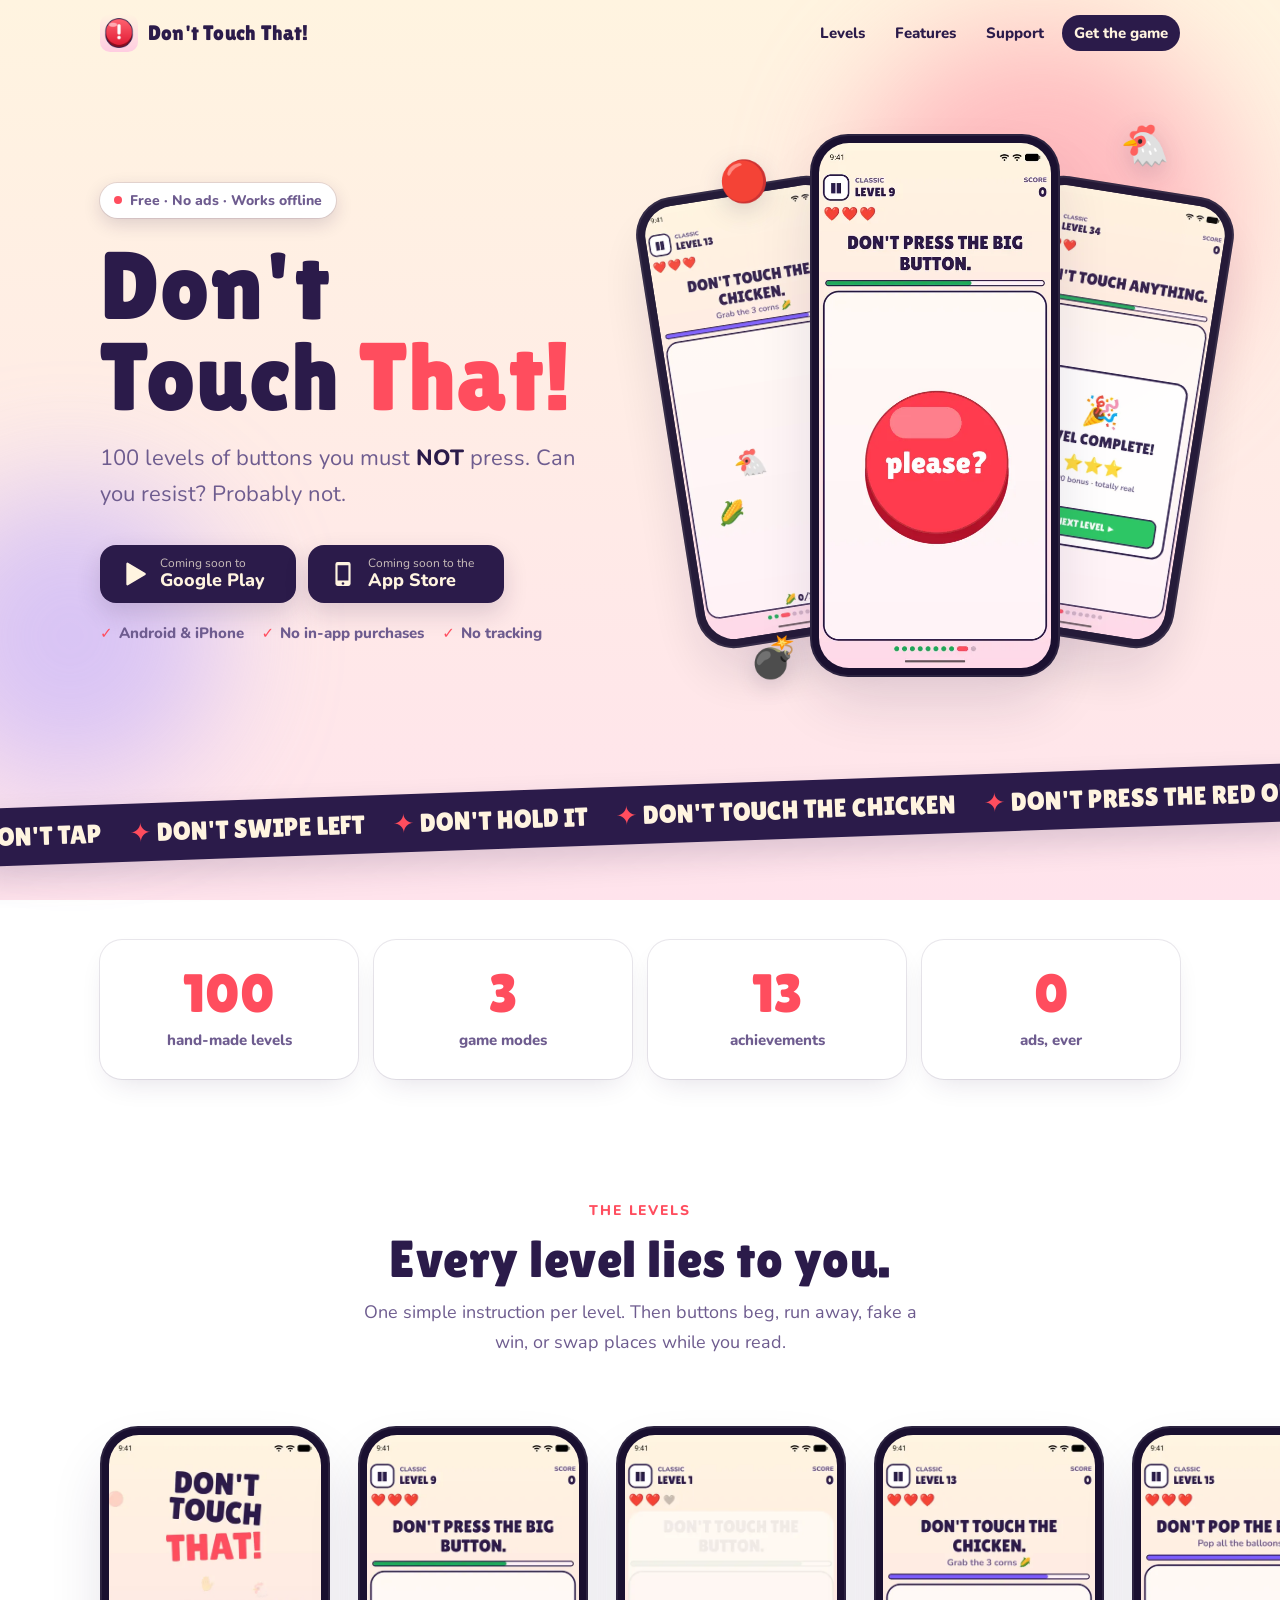
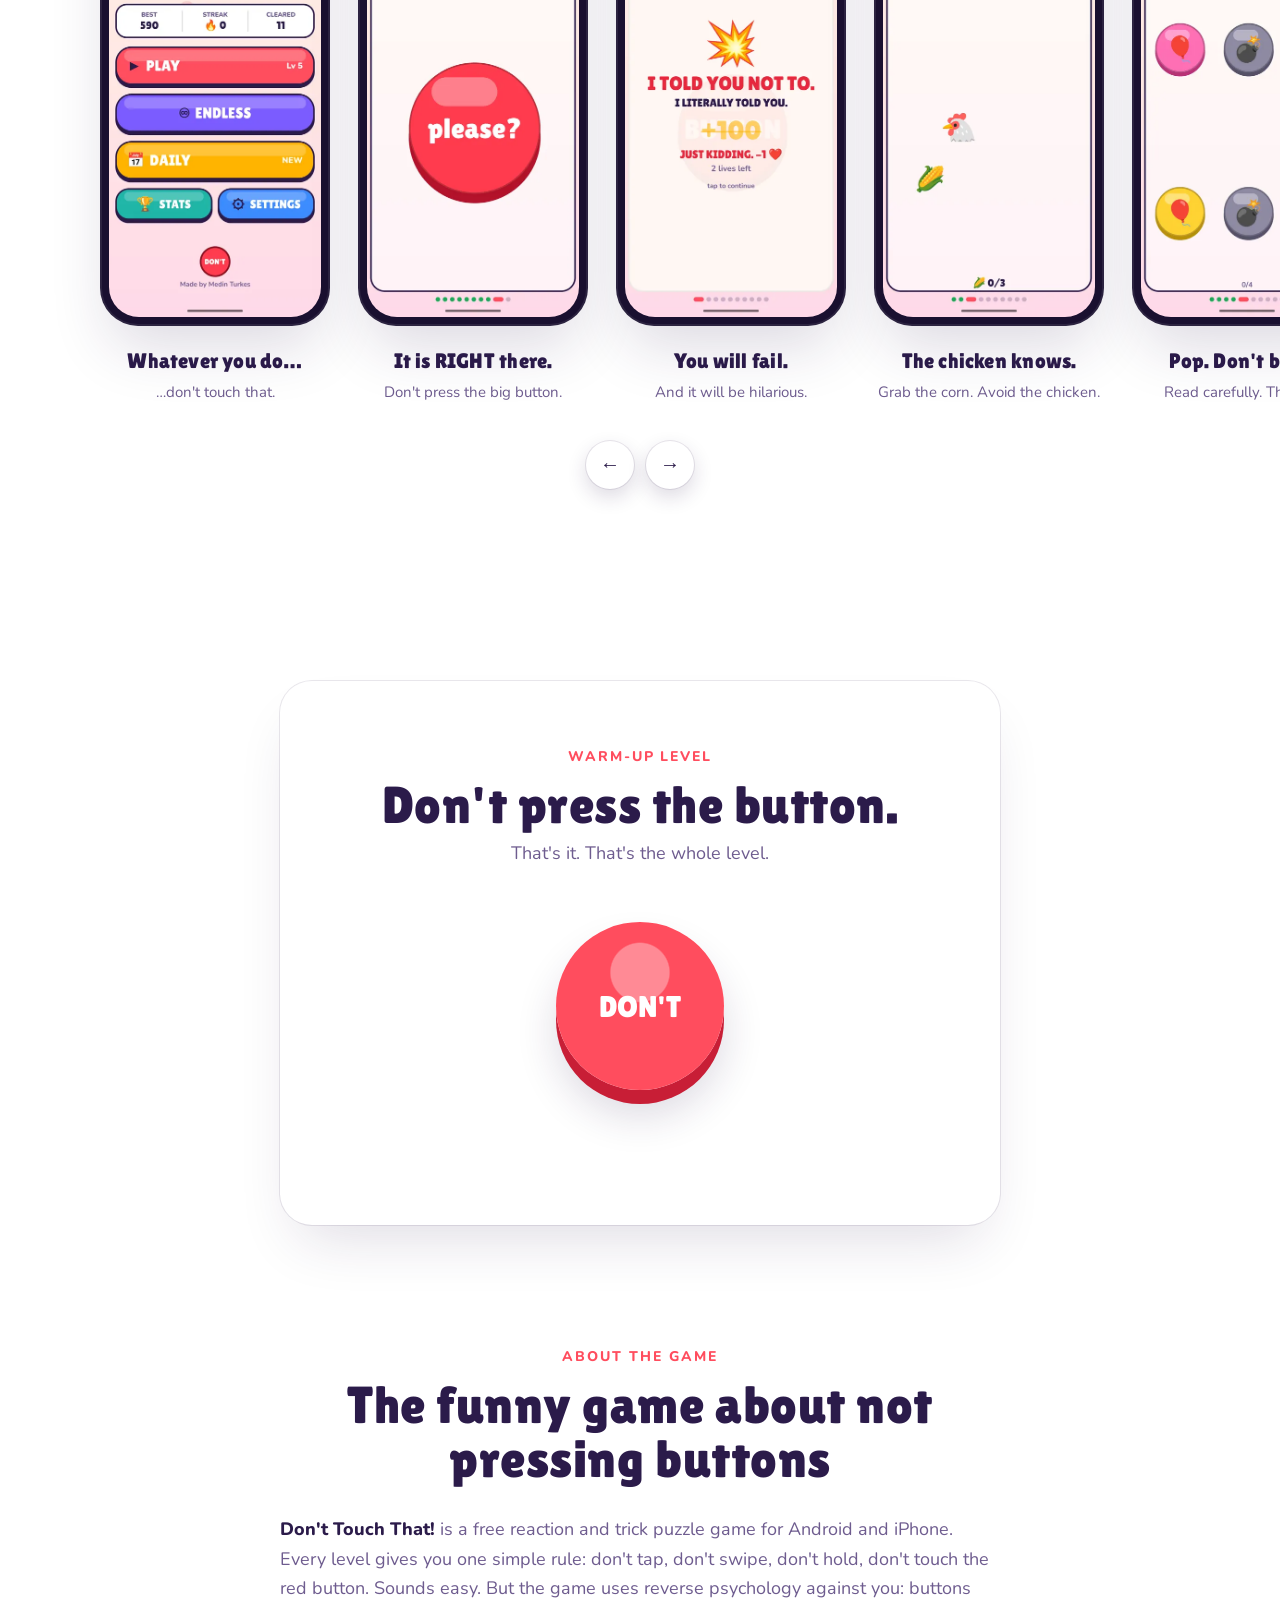
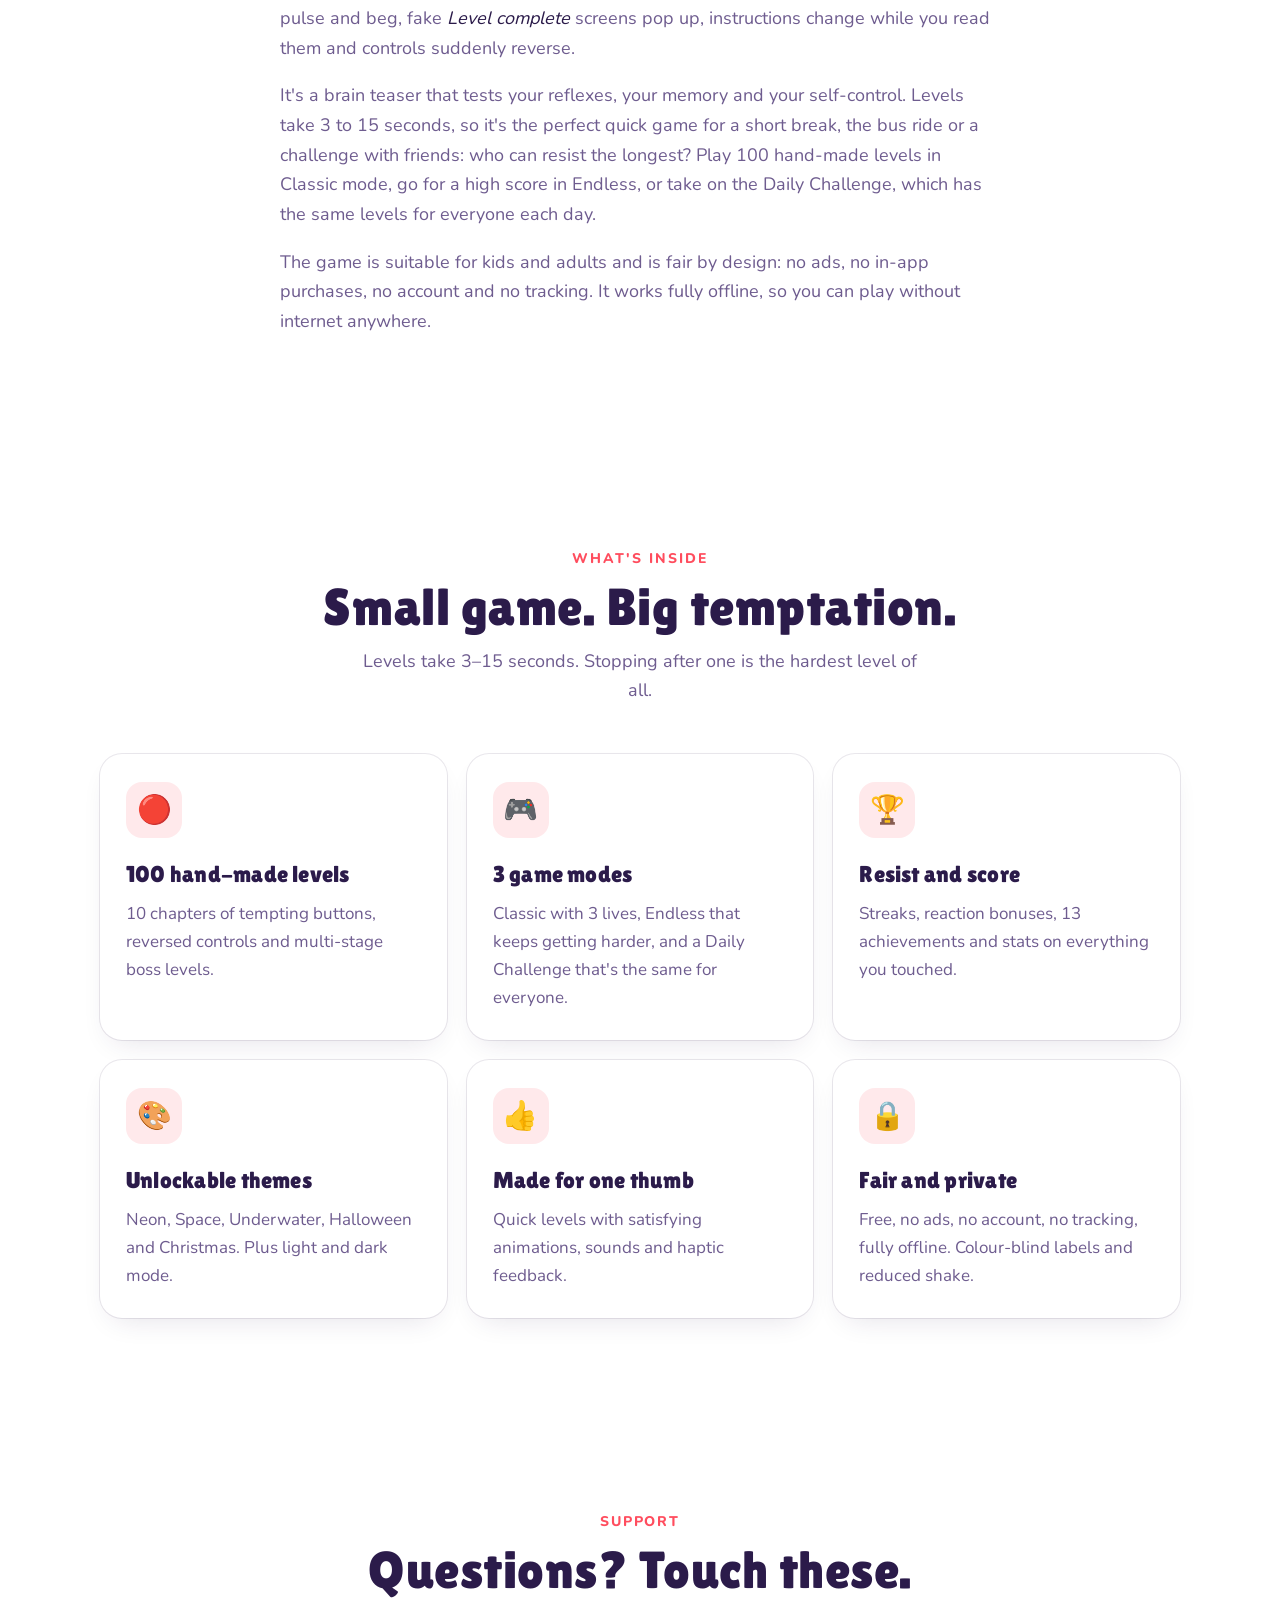
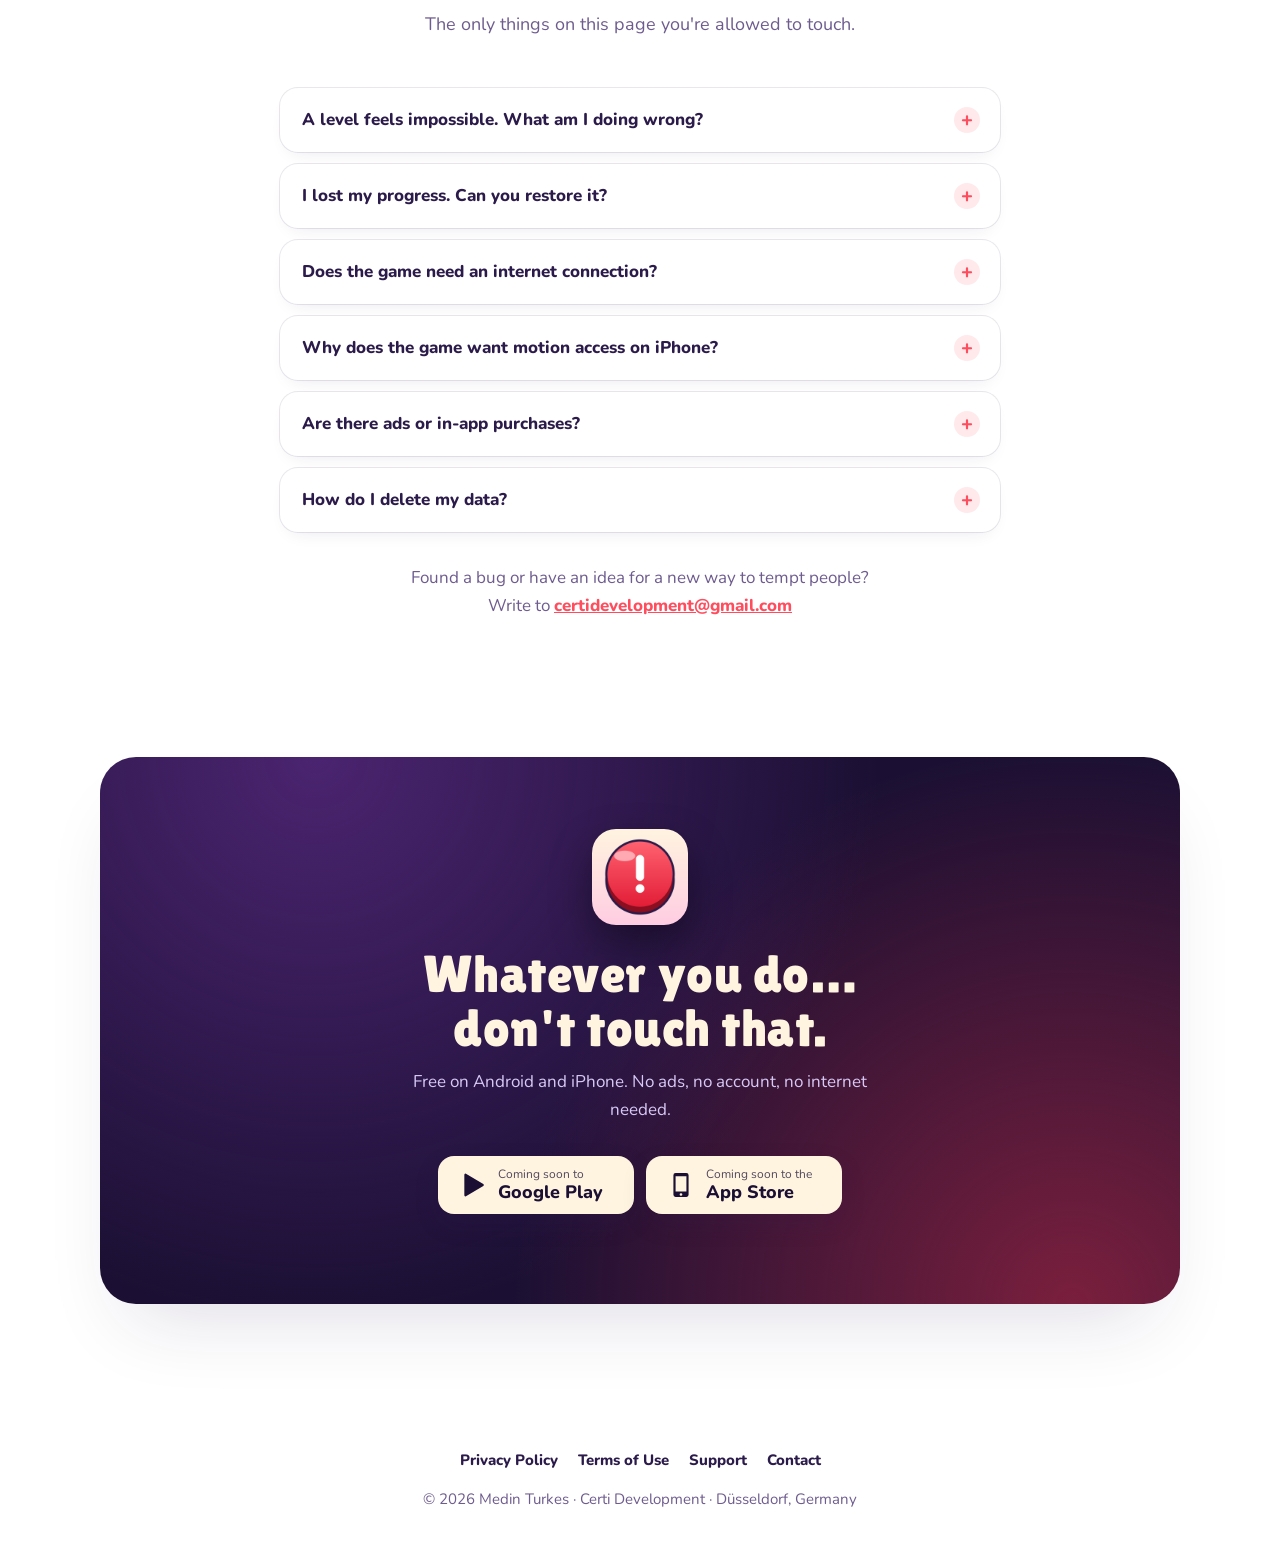
==== commit b5d38745: "Improve SEO: metadata, structured data, sitemap, favicons, woff2 fonts, about copy Co-Authored-By: C" ====
--- a/index.html
+++ b/index.html
@@ -3,32 +3,100 @@
 <head>
 <meta charset="utf-8">
 <meta name="viewport" content="width=device-width, initial-scale=1">
-<title>Don't Touch That! – the game of buttons you must NOT press</title>
-<meta name="description" content="Don't Touch That! is a funny reaction and puzzle game: 100 levels of buttons you must NOT press. Free, no ads, no tracking, fully offline. For Android and iPhone.">
+<title>Don't Touch That! – Funny Button Game for Android &amp; iPhone (Free, No Ads)</title>
+<meta name="description" content="Don't Touch That! is a free reaction and trick puzzle game for Android and iPhone: 100 levels of buttons you must NOT press. No ads, no tracking, works offline. Can you resist?">
+<meta name="robots" content="index, follow, max-image-preview:large, max-snippet:-1">
+<meta name="author" content="Medin Turkes">
+<meta name="application-name" content="Don't Touch That!">
+<meta name="apple-mobile-web-app-title" content="Don't Touch That!">
 <meta name="theme-color" content="#FFF4E0" media="(prefers-color-scheme: light)">
 <meta name="theme-color" content="#160C2B" media="(prefers-color-scheme: dark)">
 <link rel="canonical" href="https://metur100.github.io/Dont.Touch.That.Landing/">
-<link rel="icon" type="image/png" href="assets/favicon.png">
-<link rel="apple-touch-icon" href="assets/icon-512.png">
-<link rel="preload" href="assets/fonts/LilitaOne_400Regular.ttf" as="font" type="font/ttf" crossorigin>
+<link rel="icon" href="favicon.ico" sizes="48x48">
+<link rel="icon" type="image/png" sizes="96x96" href="assets/favicon-96.png">
+<link rel="icon" type="image/png" sizes="192x192" href="assets/favicon-192.png">
+<link rel="apple-touch-icon" href="assets/apple-touch-icon.png">
+<link rel="manifest" href="site.webmanifest">
+<link rel="preload" href="assets/fonts/LilitaOne_400Regular.woff2" as="font" type="font/woff2" crossorigin>
+<link rel="preload" href="assets/phone/02-button.webp" as="image" type="image/webp">
 <link rel="stylesheet" href="assets/style.css">
+
 <meta property="og:type" content="website">
-<meta property="og:title" content="Don't Touch That!">
-<meta property="og:description" content="100 levels of buttons you must NOT press. Can you resist? Probably not.">
+<meta property="og:site_name" content="Don't Touch That!">
+<meta property="og:locale" content="en_US">
+<meta property="og:title" content="Don't Touch That! – 100 levels of buttons you must NOT press">
+<meta property="og:description" content="A free, funny reaction game for Android and iPhone. No ads, no tracking, fully offline. Can you resist? Probably not.">
 <meta property="og:url" content="https://metur100.github.io/Dont.Touch.That.Landing/">
-<meta property="og:image" content="https://metur100.github.io/Dont.Touch.That.Landing/assets/og-image.png">
+<meta property="og:image" content="https://metur100.github.io/Dont.Touch.That.Landing/assets/og-image.jpg">
+<meta property="og:image:width" content="1200">
+<meta property="og:image:height" content="630">
+<meta property="og:image:alt" content="Don't Touch That! app icon next to phones showing a big red button that says please?">
 <meta name="twitter:card" content="summary_large_image">
+<meta name="twitter:title" content="Don't Touch That! – 100 levels of buttons you must NOT press">
+<meta name="twitter:description" content="A free, funny reaction game for Android and iPhone. No ads, no tracking, fully offline.">
+<meta name="twitter:image" content="https://metur100.github.io/Dont.Touch.That.Landing/assets/og-image.jpg">
+<meta name="twitter:image:alt" content="Don't Touch That! app icon next to phones showing a big red button that says please?">
+
 <script type="application/ld+json">
 {
   "@context": "https://schema.org",
-  "@type": "MobileApplication",
-  "name": "Don't Touch That!",
-  "operatingSystem": "Android, iOS",
-  "applicationCategory": "GameApplication",
-  "description": "A funny reaction and puzzle game: 100 levels of buttons you must NOT press.",
-  "image": "https://metur100.github.io/Dont.Touch.That.Landing/assets/icon-512.png",
-  "offers": { "@type": "Offer", "price": "0", "priceCurrency": "EUR" },
-  "author": { "@type": "Person", "name": "Medin Turkes" }
+  "@graph": [
+    {
+      "@type": "WebSite",
+      "@id": "https://metur100.github.io/Dont.Touch.That.Landing/#website",
+      "url": "https://metur100.github.io/Dont.Touch.That.Landing/",
+      "name": "Don't Touch That!",
+      "inLanguage": "en",
+      "publisher": { "@id": "https://metur100.github.io/Dont.Touch.That.Landing/#org" }
+    },
+    {
+      "@type": "Organization",
+      "@id": "https://metur100.github.io/Dont.Touch.That.Landing/#org",
+      "name": "Certi Development",
+      "founder": { "@type": "Person", "name": "Medin Turkes" },
+      "email": "certidevelopment@gmail.com",
+      "logo": "https://metur100.github.io/Dont.Touch.That.Landing/assets/icon-512.png",
+      "address": { "@type": "PostalAddress", "addressLocality": "Düsseldorf", "addressRegion": "NRW", "addressCountry": "DE" }
+    },
+    {
+      "@type": ["MobileApplication", "VideoGame"],
+      "@id": "https://metur100.github.io/Dont.Touch.That.Landing/#app",
+      "name": "Don't Touch That!",
+      "url": "https://metur100.github.io/Dont.Touch.That.Landing/",
+      "description": "A funny reaction and trick puzzle game: 100 hand-made levels of buttons you must NOT press. Three game modes (Classic, Endless, Daily Challenge), 13 achievements and unlockable themes. Free, no ads, no tracking, fully offline.",
+      "operatingSystem": "Android, iOS",
+      "applicationCategory": "GameApplication",
+      "applicationSubCategory": "Casual game",
+      "genre": ["Casual", "Puzzle", "Reaction", "Arcade"],
+      "gamePlatform": ["Android", "iOS"],
+      "playMode": "SinglePlayer",
+      "numberOfPlayers": { "@type": "QuantitativeValue", "value": 1 },
+      "softwareVersion": "1.0.0",
+      "inLanguage": "en",
+      "isAccessibleForFree": true,
+      "image": "https://metur100.github.io/Dont.Touch.That.Landing/assets/icon-512.png",
+      "screenshot": [
+        "https://metur100.github.io/Dont.Touch.That.Landing/assets/phone/02-button.webp",
+        "https://metur100.github.io/Dont.Touch.That.Landing/assets/phone/04-chicken.webp",
+        "https://metur100.github.io/Dont.Touch.That.Landing/assets/phone/06-fake.webp",
+        "https://metur100.github.io/Dont.Touch.That.Landing/assets/phone/08-daily.webp"
+      ],
+      "offers": { "@type": "Offer", "price": "0", "priceCurrency": "EUR" },
+      "author": { "@type": "Person", "name": "Medin Turkes" },
+      "publisher": { "@id": "https://metur100.github.io/Dont.Touch.That.Landing/#org" },
+      "privacyPolicy": "https://metur100.github.io/Dont.Touch.That.Landing/privacy.html"
+    },
+    {
+      "@type": "FAQPage",
+      "mainEntity": [
+        { "@type": "Question", "name": "A level feels impossible. What am I doing wrong?", "acceptedAnswer": { "@type": "Answer", "text": "Read the small hint under the instruction. Some levels want you to act, most want you to resist. And read the instruction twice. It might be lying." } },
+        { "@type": "Question", "name": "Can lost progress be restored?", "acceptedAnswer": { "@type": "Answer", "text": "Progress is stored only on your device, so it can't be restored after uninstalling the game or resetting progress." } },
+        { "@type": "Question", "name": "Does Don't Touch That! need an internet connection?", "acceptedAnswer": { "@type": "Answer", "text": "No. Everything, including the Daily Challenge, works fully offline." } },
+        { "@type": "Question", "name": "Are there ads or in-app purchases?", "acceptedAnswer": { "@type": "Answer", "text": "No. The game is completely free, with no ads and no in-app purchases." } },
+        { "@type": "Question", "name": "How do I delete my data?", "acceptedAnswer": { "@type": "Answer", "text": "Use Settings → Reset progress in the game, or uninstall it. Nothing is stored anywhere else." } }
+      ]
+    }
+  ]
 }
 </script>
 <script>document.documentElement.classList.add('js');</script>
@@ -38,7 +106,7 @@
 
 <header class="top" id="top">
   <div class="wrap">
-    <a class="brand" href="./"><img src="assets/favicon.png" alt="" width="38" height="38">Don't Touch That!</a>
+    <a class="brand" href="./"><img src="assets/favicon-96.png" alt="" width="38" height="38">Don't Touch That!</a>
     <nav>
       <a class="opt" href="#levels">Levels</a>
       <a class="opt" href="#features">Features</a>
@@ -124,14 +192,14 @@
     </div>
     <div class="gallery-wrap">
       <div class="gallery" id="gallery" tabindex="0" aria-label="Screenshots">
-        <figure class="shot reveal" style="--i:0"><div class="phone"><img src="assets/phone/01-menu.webp" width="480" height="1043" loading="lazy" alt="Main menu with Play, Endless and Daily modes"></div><h3>Whatever you do…</h3><p>…don't touch that.</p></figure>
-        <figure class="shot reveal" style="--i:1"><div class="phone"><img src="assets/phone/02-button.webp" width="480" height="1043" loading="lazy" alt="Level: don't press the big button"></div><h3>It is RIGHT there.</h3><p>Don't press the big button.</p></figure>
-        <figure class="shot reveal" style="--i:2"><div class="phone"><img src="assets/phone/03-fail.webp" width="480" height="1043" loading="lazy" alt="Fail screen"></div><h3>You will fail.</h3><p>And it will be hilarious.</p></figure>
-        <figure class="shot reveal" style="--i:3"><div class="phone"><img src="assets/phone/04-chicken.webp" width="480" height="1043" loading="lazy" alt="Level: grab the corn, don't touch the chicken"></div><h3>The chicken knows.</h3><p>Grab the corn. Avoid the chicken.</p></figure>
-        <figure class="shot reveal" style="--i:4"><div class="phone"><img src="assets/phone/05-bombs.webp" width="480" height="1043" loading="lazy" alt="Level with balloons and bombs"></div><h3>Pop. Don't boom.</h3><p>Read carefully. Then tap.</p></figure>
-        <figure class="shot reveal" style="--i:5"><div class="phone"><img src="assets/phone/06-fake.webp" width="480" height="1043" loading="lazy" alt="Level with fake buttons"></div><h3>Trust nothing.</h3><p>Fake buttons. Fake wins.</p></figure>
-        <figure class="shot reveal" style="--i:6"><div class="phone"><img src="assets/phone/07-memory.webp" width="480" height="1043" loading="lazy" alt="Memory level"></div><h3>Memory. Reflexes.</h3><p>Lies. 100 levels of it.</p></figure>
-        <figure class="shot reveal" style="--i:7"><div class="phone"><img src="assets/phone/08-daily.webp" width="480" height="1043" loading="lazy" alt="Daily challenge"></div><h3>A new challenge daily</h3><p>Same levels for everyone.</p></figure>
+        <figure class="shot reveal" style="--i:0"><div class="phone"><img src="assets/phone/01-menu.webp" width="480" height="1043" loading="lazy" alt="Main menu with Play, Endless and Daily modes"></div><figcaption><h3>Whatever you do…</h3><p>…don't touch that.</p></figcaption></figure>
+        <figure class="shot reveal" style="--i:1"><div class="phone"><img src="assets/phone/02-button.webp" width="480" height="1043" loading="lazy" alt="Level: don't press the big button"></div><figcaption><h3>It is RIGHT there.</h3><p>Don't press the big button.</p></figcaption></figure>
+        <figure class="shot reveal" style="--i:2"><div class="phone"><img src="assets/phone/03-fail.webp" width="480" height="1043" loading="lazy" alt="Fail screen"></div><figcaption><h3>You will fail.</h3><p>And it will be hilarious.</p></figcaption></figure>
+        <figure class="shot reveal" style="--i:3"><div class="phone"><img src="assets/phone/04-chicken.webp" width="480" height="1043" loading="lazy" alt="Level: grab the corn, don't touch the chicken"></div><figcaption><h3>The chicken knows.</h3><p>Grab the corn. Avoid the chicken.</p></figcaption></figure>
+        <figure class="shot reveal" style="--i:4"><div class="phone"><img src="assets/phone/05-bombs.webp" width="480" height="1043" loading="lazy" alt="Level with balloons and bombs"></div><figcaption><h3>Pop. Don't boom.</h3><p>Read carefully. Then tap.</p></figcaption></figure>
+        <figure class="shot reveal" style="--i:5"><div class="phone"><img src="assets/phone/06-fake.webp" width="480" height="1043" loading="lazy" alt="Level with fake buttons"></div><figcaption><h3>Trust nothing.</h3><p>Fake buttons. Fake wins.</p></figcaption></figure>
+        <figure class="shot reveal" style="--i:6"><div class="phone"><img src="assets/phone/07-memory.webp" width="480" height="1043" loading="lazy" alt="Memory level"></div><figcaption><h3>Memory. Reflexes.</h3><p>Lies. 100 levels of it.</p></figcaption></figure>
+        <figure class="shot reveal" style="--i:7"><div class="phone"><img src="assets/phone/08-daily.webp" width="480" height="1043" loading="lazy" alt="Daily challenge"></div><figcaption><h3>A new challenge daily</h3><p>Same levels for everyone.</p></figcaption></figure>
       </div>
       <div class="gallery-nav">
         <button type="button" data-dir="-1" aria-label="Previous screenshots">←</button>
@@ -152,6 +220,17 @@
         </div>
         <p class="bigbtn-msg" id="bigbtn-msg" aria-live="polite"></p>
       </div>
+    </div>
+  </section>
+
+  <!-- About -->
+  <section id="about" style="padding-top:24px">
+    <div class="wrap narrow about">
+      <span class="kicker reveal">About the game</span>
+      <h2 class="reveal" style="--i:1">The funny game about not pressing buttons</h2>
+      <p class="reveal" style="--i:2"><strong>Don't Touch That!</strong> is a free reaction and trick puzzle game for Android and iPhone. Every level gives you one simple rule: don't tap, don't swipe, don't hold, don't touch the red button. Sounds easy. But the game uses reverse psychology against you: buttons pulse and beg, fake <em>Level complete</em> screens pop up, instructions change while you read them and controls suddenly reverse.</p>
+      <p class="reveal" style="--i:3">It's a brain teaser that tests your reflexes, your memory and your self-control. Levels take 3 to 15 seconds, so it's the perfect quick game for a short break, the bus ride or a challenge with friends: who can resist the longest? Play 100 hand-made levels in Classic mode, go for a high score in Endless, or take on the Daily Challenge, which has the same levels for everyone each day.</p>
+      <p class="reveal" style="--i:4">The game is suitable for kids and adults and is fair by design: no ads, no in-app purchases, no account and no tracking. It works fully offline, so you can play without internet anywhere.</p>
     </div>
   </section>
 
@@ -238,7 +317,7 @@
       <a href="#support">Support</a>
       <a href="mailto:certidevelopment@gmail.com">Contact</a>
     </nav>
-    <p>© 2026 Medin Turkes · Certi Development</p>
+    <p>© 2026 Medin Turkes · Certi Development · Düsseldorf, Germany</p>
   </div>
 </footer>
 
--- a/assets/style.css
+++ b/assets/style.css
@@ -1,6 +1,6 @@
-@font-face { font-family: "Lilita One"; src: url("fonts/LilitaOne_400Regular.ttf") format("truetype"); font-weight: 400; font-display: swap; }
-@font-face { font-family: "Nunito"; src: url("fonts/Nunito_400Regular.ttf") format("truetype"); font-weight: 400; font-display: swap; }
-@font-face { font-family: "Nunito"; src: url("fonts/Nunito_800ExtraBold.ttf") format("truetype"); font-weight: 800; font-display: swap; }
+@font-face { font-family: "Lilita One"; src: url("fonts/LilitaOne_400Regular.woff2") format("woff2"); font-weight: 400; font-display: swap; }
+@font-face { font-family: "Nunito"; src: url("fonts/Nunito_400Regular.woff2") format("woff2"); font-weight: 400; font-display: swap; }
+@font-face { font-family: "Nunito"; src: url("fonts/Nunito_800ExtraBold.woff2") format("woff2"); font-weight: 800; font-display: swap; }
 
 :root {
   --bg: #FFF4E0;
@@ -340,3 +340,9 @@
   *, *::before, *::after { animation: none !important; transition: none !important; }
   .js .reveal { opacity: 1; transform: none; }
 }
+
+/* About (SEO copy) */
+.about h2 { margin-bottom: 28px; }
+.about p { font-size: 18px; margin: 0 0 18px; color: var(--muted); }
+.about p strong, .about p em { color: var(--text); }
+.shot figcaption { display: block; }
